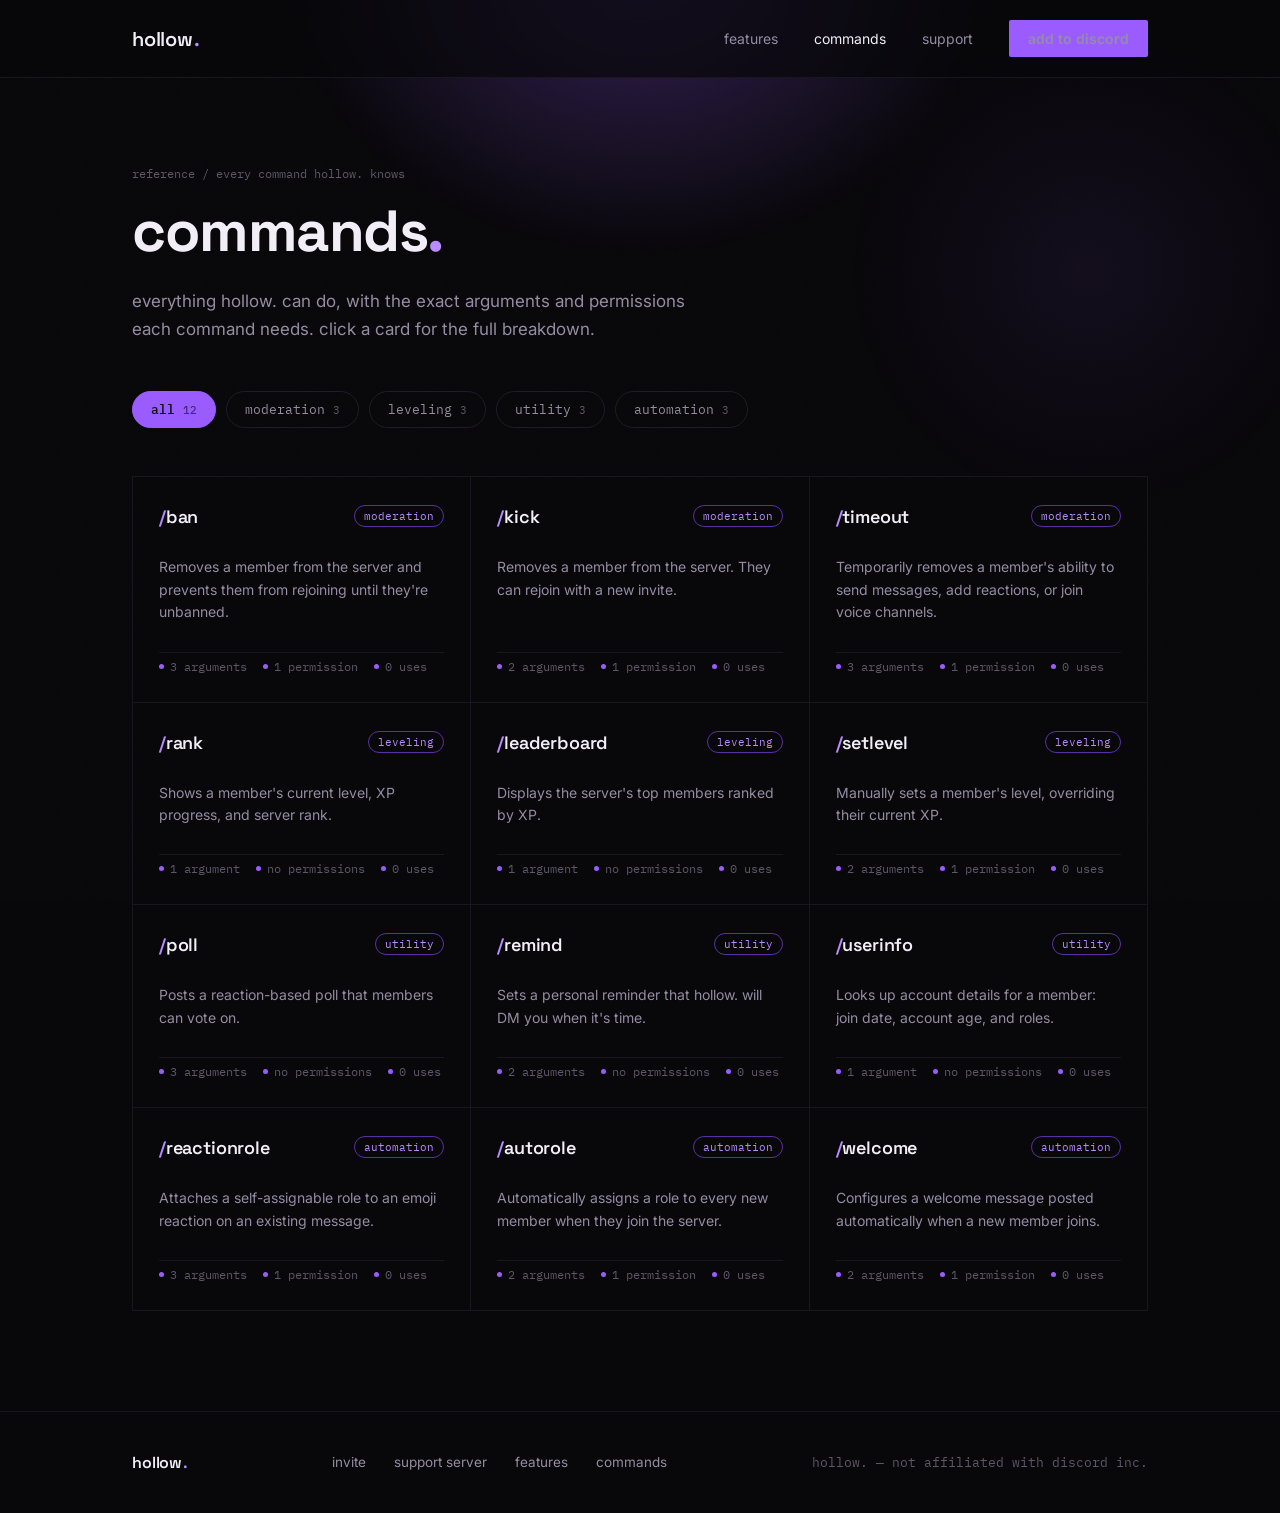
==== commands.html @ fbb31eee "rappppppppppppppp." ====
<!DOCTYPE html>
<html lang="en">
<head>
<meta charset="UTF-8">
<meta name="viewport" content="width=device-width, initial-scale=1, viewport-fit=cover">
<title>commands — hollow.</title>
<link rel="preconnect" href="https://fonts.googleapis.com">
<link rel="preconnect" href="https://fonts.gstatic.com" crossorigin>
<link href="https://fonts.googleapis.com/css2?family=Space+Grotesk:wght@400;500;600;700&family=Inter:wght@400;500;600&family=IBM+Plex+Mono:wght@400;500&display=swap" rel="stylesheet">
<link rel="stylesheet" href="styles.css">
</head>
<body>

<div class="void-field"></div>
<div class="noise"></div>

<header>
  <div class="header-inner">
    <div class="logo"><a href="index.html" style="display:flex;align-items:baseline;gap:1px;">hollow<span class="dot">.</span></a></div>
    <nav class="links" id="navLinks">
      <a href="index.html#features">features</a>
      <a href="commands.html" class="active">commands</a>
      <a href="https://discord.gg/VhfaX9V6KD">support</a>
      <a class="btn btn-primary" href="https://ptb.discord.com/oauth2/authorize?client_id=1447869784937988201">add to discord</a>
    </nav>
    <button class="menu-toggle" id="menuToggle" aria-label="toggle menu">
      <svg viewBox="0 0 24 24" fill="none" stroke="currentColor" stroke-width="1.8"><path d="M3 6h18M3 12h18M3 18h18"/></svg>
    </button>
  </div>
</header>

<main class="wrap">

  <section class="commands-hero">
    <div class="eyebrow">reference / every command hollow. knows</div>
    <h1 class="headline">commands<span class="dot">.</span></h1>
    <p class="sub">everything hollow. can do, with the exact arguments and permissions each command needs. click a card for the full breakdown.</p>
  </section>

  <div class="pill-row" id="pillRow"></div>

  <div class="command-grid" id="commandGrid"></div>

  <div class="empty-state" id="emptyState">no commands found in this category.</div>

</main>

<footer>
  <div class="wrap footer-inner">
    <div class="logo">hollow<span class="dot">.</span></div>
    <div class="footer-links">
      <a href="https://ptb.discord.com/oauth2/authorize?client_id=1447869784937988201">invite</a>
      <a href="https://discord.gg/VhfaX9V6KD">support server</a>
      <a href="index.html#features">features</a>
      <a href="commands.html">commands</a>
    </div>
    <div class="copyright">hollow. — not affiliated with discord inc.</div>
  </div>
</footer>

<!-- detail modal -->
<div class="modal-overlay" id="modalOverlay">
  <div class="modal" id="modal" role="dialog" aria-modal="true">
    <button class="modal-close" id="modalClose" aria-label="close">
      <svg viewBox="0 0 24 24" fill="none" stroke="currentColor" stroke-width="1.8"><path d="M18 6L6 18M6 6l12 12"/></svg>
    </button>
    <div id="modalBody"></div>
  </div>
</div>

<script>
  // ---------- mobile nav ----------
  const menuToggle = document.getElementById('menuToggle');
  const navLinks = document.getElementById('navLinks');
  menuToggle.addEventListener('click', () => navLinks.classList.toggle('open'));
  navLinks.querySelectorAll('a').forEach(a => a.addEventListener('click', () => navLinks.classList.remove('open')));

  // ---------- data loading ----------
  // Tries the live /commands API first (works once deployed on Vercel).
  // Falls back to the static commands.json so the page still works
  // when opened without the serverless function running.
  let allCommands = [];
  let activeCategory = 'all';

  async function loadCommands(){
    try{
      const res = await fetch('/commands');
      if(!res.ok) throw new Error('api unavailable');
      const data = await res.json();
      allCommands = data.commands || [];
    }catch(err){
      const res = await fetch('commands.json');
      const data = await res.json();
      allCommands = data.commands || [];
    }
    buildPills();
    renderCards();
  }

  function buildPills(){
    const categories = ['all', ...new Set(allCommands.map(c => c.category))];
    const pillRow = document.getElementById('pillRow');
    pillRow.innerHTML = categories.map(cat => {
      const count = cat === 'all' ? allCommands.length : allCommands.filter(c => c.category === cat).length;
      return `<button class="pill ${cat === activeCategory ? 'active' : ''}" data-category="${cat}">
        ${cat} <span class="count">${count}</span>
      </button>`;
    }).join('');

    pillRow.querySelectorAll('.pill').forEach(pill => {
      pill.addEventListener('click', () => {
        activeCategory = pill.dataset.category;
        pillRow.querySelectorAll('.pill').forEach(p => p.classList.remove('active'));
        pill.classList.add('active');
        renderCards();
      });
    });
  }

  function renderCards(){
    const grid = document.getElementById('commandGrid');
    const emptyState = document.getElementById('emptyState');
    const filtered = activeCategory === 'all'
      ? allCommands
      : allCommands.filter(c => c.category === activeCategory);

    if(filtered.length === 0){
      grid.style.display = 'none';
      emptyState.style.display = 'block';
      return;
    }
    grid.style.display = 'grid';
    emptyState.style.display = 'none';

    grid.innerHTML = filtered.map((cmd, i) => {
      const usage = typeof cmd.usage_count === 'number' ? cmd.usage_count : null;
      return `
      <div class="command-card" data-index="${allCommands.indexOf(cmd)}">
        <div class="cmd-top">
          <div class="cmd-name"><span class="slash">/</span>${escapeHtml(cmd.name)}</div>
          <div class="category-tag">${escapeHtml(cmd.category)}</div>
        </div>
        <p class="cmd-desc">${escapeHtml(cmd.description)}</p>
        <div class="cmd-meta">
          <span><span class="dot-ind"></span>${cmd.arguments.length} argument${cmd.arguments.length === 1 ? '' : 's'}</span>
          <span><span class="dot-ind"></span>${cmd.permissions.length ? cmd.permissions.length + ' permission' + (cmd.permissions.length === 1 ? '' : 's') : 'no permissions'}</span>
          ${usage !== null ? `<span><span class="dot-ind"></span>${usage.toLocaleString()} uses</span>` : ''}
        </div>
      </div>
    `;
    }).join('');

    grid.querySelectorAll('.command-card').forEach(card => {
      card.addEventListener('click', () => openModal(allCommands[card.dataset.index]));
    });
  }

  function escapeHtml(str){
    const div = document.createElement('div');
    div.textContent = str;
    return div.innerHTML;
  }

  // ---------- modal ----------
  const modalOverlay = document.getElementById('modalOverlay');
  const modalBody = document.getElementById('modalBody');
  const modalClose = document.getElementById('modalClose');

  function openModal(cmd){
    const argsHtml = cmd.arguments.length
      ? cmd.arguments.map(a => `
          <div class="arg-row">
            <div class="arg-info">
              <div class="arg-name">${escapeHtml(a.name)}</div>
              <div class="arg-desc">${escapeHtml(a.description)}</div>
            </div>
            <div class="arg-badge ${a.required ? 'required' : 'optional'}">${a.required ? 'required' : 'optional'}</div>
          </div>
        `).join('')
      : `<div class="no-args">this command takes no arguments.</div>`;

    const permsHtml = cmd.permissions.length
      ? `<div class="perm-list">${cmd.permissions.map(p => `
          <div class="perm-chip">
            <svg viewBox="0 0 24 24" fill="none" stroke="currentColor" stroke-width="2"><path d="M12 2l8 4v6c0 5-3.5 8.5-8 10-4.5-1.5-8-5-8-10V6l8-4z"/></svg>
            ${escapeHtml(p)}
          </div>
        `).join('')}</div>`
      : `<div class="no-args">no special permissions required — anyone can use this.</div>`;

    const usageHtml = typeof cmd.usage_count === 'number'
      ? `<div class="modal-section"><h4>usage</h4><div class="no-args">${cmd.usage_count.toLocaleString()} uses</div></div>`
      : '';

    modalBody.innerHTML = `
      <div class="category-tag">${escapeHtml(cmd.category)}</div>
      <div class="cmd-name"><span class="slash">/</span>${escapeHtml(cmd.name)}</div>
      <p class="cmd-desc">${escapeHtml(cmd.description)}</p>
      ${usageHtml}
      <div class="modal-section">
        <h4>arguments</h4>
        ${argsHtml}
      </div>
      <div class="modal-section">
        <h4>permissions required</h4>
        ${permsHtml}
      </div>
    `;
    modalOverlay.classList.add('open');
    document.body.style.overflow = 'hidden';
  }

  function closeModal(){
    modalOverlay.classList.remove('open');
    document.body.style.overflow = '';
  }

  modalClose.addEventListener('click', closeModal);
  modalOverlay.addEventListener('click', (e) => { if(e.target === modalOverlay) closeModal(); });
  document.addEventListener('keydown', (e) => { if(e.key === 'Escape') closeModal(); });

  loadCommands();
</script>

</body>
</html>
---- styles.css ----
:root{
  --bg: #08070a;
  --bg-soft: #0d0b10;
  --surface: #131019;
  --surface-raised: #17131e;
  --border: #211c29;
  --border-soft: #1a1620;
  --purple: #9b5cff;
  --purple-bright: #b98bff;
  --purple-deep: #5b2ea6;
  --purple-glow: rgba(155,92,255,0.32);
  --text: #f1eef7;
  --text-muted: #948da3;
  --text-faint: #5e5769;
  --radius: 2px;
  box-sizing: border-box;
  padding-top: env(safe-area-inset-top, 0px);
  padding-bottom: env(safe-area-inset-bottom, 0px);
}
*{ box-sizing: border-box; }
html{ scroll-padding-top: env(safe-area-inset-top, 0px); scroll-behavior: smooth; }
html, body{ height: 100%; }
body{
  margin: 0;
  background: var(--bg);
  color: var(--text);
  font-family: 'Inter', sans-serif;
  -webkit-font-smoothing: antialiased;
  overflow-x: hidden;
}
::selection{ background: var(--purple-deep); color: #fff; }

a{ color: inherit; text-decoration: none; }

.noise{
  position: fixed; inset: 0; pointer-events: none; z-index: 1;
  opacity: 0.035; mix-blend-mode: overlay;
  background-image: url("data:image/svg+xml,%3Csvg xmlns='http://www.w3.org/2000/svg' width='120' height='120'%3E%3Cfilter id='n'%3E%3CfeTurbulence type='fractalNoise' baseFrequency='0.9' numOctaves='2' stitchTiles='stitch'/%3E%3C/filter%3E%3Crect width='100%25' height='100%25' filter='url(%23n)'/%3E%3C/svg%3E");
}

.void-field{
  position: fixed; inset: 0; z-index: 0; pointer-events: none;
  background:
    radial-gradient(600px 500px at 50% -5%, var(--purple-glow), transparent 60%),
    radial-gradient(400px 400px at 85% 30%, rgba(155,92,255,0.08), transparent 60%);
}

.wrap{ max-width: 1080px; margin: 0 auto; padding: 0 32px; position: relative; z-index: 2; }

/* ---------- header ---------- */
header{
  position: sticky; top: env(safe-area-inset-top, 0px); z-index: 20;
  background: rgba(8,7,10,0.72);
  backdrop-filter: blur(10px);
  border-bottom: 1px solid var(--border-soft);
}
.header-inner{
  max-width: 1080px; margin: 0 auto; padding: 20px 32px;
  display: flex; align-items: center; justify-content: space-between;
}
.logo{
  font-family: 'Space Grotesk', sans-serif;
  font-size: 20px; font-weight: 600; letter-spacing: -0.01em;
  display: flex; align-items: baseline; gap: 1px;
}
.logo .dot{ color: var(--purple-bright); }
nav.links{ display: flex; align-items: center; gap: 36px; }
nav.links a{
  font-size: 14px; color: var(--text-muted); transition: color .2s ease;
}
nav.links a:hover, nav.links a.active{ color: var(--text); }
.btn{
  display: inline-flex; align-items: center; justify-content: center;
  padding: 11px 22px; font-size: 14px; font-weight: 500;
  border-radius: var(--radius); border: 1px solid transparent;
  transition: transform .15s ease, background .2s ease, border-color .2s ease, box-shadow .2s ease;
  white-space: nowrap;
  cursor: pointer;
}
.btn-primary{
  background: var(--purple);
  color: #0a0710;
  font-weight: 600;
}
.btn-primary:hover{ background: var(--purple-bright); box-shadow: 0 0 0 3px var(--purple-glow); }
.btn-ghost{
  border-color: var(--border);
  color: var(--text);
  background: transparent;
}
.btn-ghost:hover{ border-color: var(--purple-deep); background: rgba(155,92,255,0.06); }
header .btn{ padding: 9px 18px; font-size: 13px; }

.menu-toggle{ display: none; background: none; border: none; color: var(--text); cursor: pointer; padding: 4px; }
.menu-toggle svg{ width: 22px; height: 22px; }

/* ---------- hero ---------- */
.hero{
  padding: 108px 0 88px;
  text-align: center;
  position: relative;
}
.eyebrow{
  font-family: 'IBM Plex Mono', monospace;
  font-size: 12px; color: var(--text-faint);
  margin-bottom: 28px;
}
.avatar-wrap{
  position: relative; width: 108px; height: 108px; margin: 0 auto 40px;
}
.avatar-ring{
  position: absolute; inset: -18px; border-radius: 50%;
  background: radial-gradient(circle, var(--purple-glow), transparent 70%);
  filter: blur(6px);
  animation: pulse 4.5s ease-in-out infinite;
}
@keyframes pulse{
  0%, 100%{ opacity: .55; transform: scale(1); }
  50%{ opacity: .95; transform: scale(1.08); }
}
.avatar{
  position: relative; width: 108px; height: 108px; border-radius: 50%;
  object-fit: cover; display: block;
  border: 1px solid rgba(155,92,255,0.4);
}

h1.headline{
  font-family: 'Space Grotesk', sans-serif;
  font-weight: 700;
  font-size: clamp(38px, 6.4vw, 74px);
  line-height: 1.04;
  letter-spacing: -0.025em;
  margin: 0 0 26px;
}
h1.headline .dot{ color: var(--purple-bright); }

.sub{
  max-width: 520px; margin: 0 auto 44px;
  color: var(--text-muted);
  font-size: 17px; line-height: 1.65;
}

.cta-row{ display: flex; justify-content: center; gap: 14px; flex-wrap: wrap; }
.cta-row .btn{ padding: 14px 28px; font-size: 15px; }

/* ---------- divider ---------- */
.hairline{ border: none; border-top: 1px solid var(--border-soft); margin: 0; }

/* ---------- sections ---------- */
.section{ padding: 96px 0; }
.section-head{ margin-bottom: 56px; max-width: 560px; }
.section-label{
  font-family: 'IBM Plex Mono', monospace;
  font-size: 12px; color: var(--purple-bright); margin-bottom: 14px;
}
.section-title{
  font-family: 'Space Grotesk', sans-serif;
  font-size: clamp(26px, 3.4vw, 36px);
  font-weight: 600; letter-spacing: -0.015em;
  line-height: 1.2; margin: 0;
}

.feature-grid{
  display: grid;
  grid-template-columns: repeat(2, 1fr);
  border-top: 1px solid var(--border-soft);
  border-left: 1px solid var(--border-soft);
}
.feature{
  padding: 40px 44px 40px 0;
  margin-left: 44px;
  border-right: 1px solid var(--border-soft);
  border-bottom: 1px solid var(--border-soft);
  position: relative;
}
.feature:nth-child(2n){ border-right: none; }
.feature::before{
  content: '';
  position: absolute; left: -1px; top: 40px;
  width: 7px; height: 7px; background: var(--purple);
  box-shadow: 0 0 12px 1px var(--purple-glow);
}
.feature h3{
  font-family: 'Space Grotesk', sans-serif;
  font-size: 19px; font-weight: 600; margin: 0 0 12px;
  letter-spacing: -0.01em;
}
.feature p{
  font-size: 14.5px; color: var(--text-muted); line-height: 1.65; margin: 0;
  max-width: 380px;
}

/* ---------- fill-the-silence band ---------- */
.band{
  padding: 100px 0;
  border-top: 1px solid var(--border-soft);
  border-bottom: 1px solid var(--border-soft);
  background: linear-gradient(180deg, rgba(155,92,255,0.03), transparent 60%);
  text-align: center;
}
.band-quote{
  font-family: 'Space Grotesk', sans-serif;
  font-size: clamp(22px, 3vw, 32px);
  font-weight: 500;
  line-height: 1.45;
  max-width: 720px;
  margin: 0 auto;
  letter-spacing: -0.01em;
  color: var(--text);
}
.band-quote span{ color: var(--text-faint); }

/* ---------- final cta ---------- */
.final-cta{ padding: 110px 0 100px; text-align: center; }
.final-cta h2{
  font-family: 'Space Grotesk', sans-serif;
  font-size: clamp(30px, 4.6vw, 50px);
  font-weight: 700; letter-spacing: -0.02em;
  margin: 0 0 18px;
}
.final-cta h2 .dot{ color: var(--purple-bright); }
.final-cta p{ color: var(--text-muted); font-size: 16px; margin: 0 0 40px; }

/* ---------- footer ---------- */
footer{ border-top: 1px solid var(--border-soft); padding: 40px 0; }
.footer-inner{
  display: flex; align-items: center; justify-content: space-between;
  flex-wrap: wrap; gap: 20px;
}
.footer-inner .logo{ font-size: 16px; }
.footer-links{ display: flex; gap: 28px; }
.footer-links a{ font-size: 13.5px; color: var(--text-muted); transition: color .2s ease; }
.footer-links a:hover{ color: var(--text); }
.copyright{ font-size: 12.5px; color: var(--text-faint); font-family: 'IBM Plex Mono', monospace; }

/* ================================================================
   COMMANDS PAGE
   ================================================================ */

.commands-hero{ padding: 88px 0 48px; text-align: left; }
.commands-hero .eyebrow{ margin-bottom: 20px; }
.commands-hero h1.headline{
  font-size: clamp(34px, 5.2vw, 58px);
  text-align: left;
}
.commands-hero .sub{ margin: 0; text-align: left; max-width: 560px; }

/* pill category sorter */
.pill-row{
  display: flex; flex-wrap: wrap; gap: 10px;
  padding: 0 0 48px;
}
.pill{
  font-family: 'IBM Plex Mono', monospace;
  font-size: 13px;
  padding: 9px 18px;
  border-radius: 999px;
  border: 1px solid var(--border);
  background: transparent;
  color: var(--text-muted);
  cursor: pointer;
  transition: all .18s ease;
  display: inline-flex; align-items: center; gap: 8px;
}
.pill .count{
  font-size: 11px; color: var(--text-faint);
}
.pill:hover{ border-color: var(--purple-deep); color: var(--text); }
.pill.active{
  background: var(--purple);
  border-color: var(--purple);
  color: #0a0710;
  font-weight: 500;
}
.pill.active .count{ color: rgba(10,7,16,0.6); }

/* command cards */
.command-grid{
  display: grid;
  grid-template-columns: repeat(3, 1fr);
  gap: 1px;
  background: var(--border-soft);
  border: 1px solid var(--border-soft);
  margin-bottom: 100px;
}
.command-card{
  background: var(--bg);
  padding: 28px 26px;
  cursor: pointer;
  transition: background .18s ease;
  display: flex; flex-direction: column; gap: 14px;
  text-align: left;
}
.command-card:hover{ background: var(--bg-soft); }
.command-card .cmd-top{
  display: flex; align-items: flex-start; justify-content: space-between; gap: 10px;
}
.command-card .cmd-name{
  font-family: 'Space Grotesk', sans-serif;
  font-size: 18px; font-weight: 600; color: var(--text);
  letter-spacing: -0.01em;
}
.command-card .cmd-name .slash{ color: var(--purple-bright); }
.category-tag{
  font-family: 'IBM Plex Mono', monospace;
  font-size: 10.5px; text-transform: lowercase;
  color: var(--purple-bright);
  border: 1px solid var(--purple-deep);
  padding: 3px 9px; border-radius: 999px;
  white-space: nowrap;
}
.command-card .cmd-desc{
  font-size: 14px; color: var(--text-muted); line-height: 1.6;
  flex-grow: 1;
}
.cmd-meta{
  display: flex; gap: 16px; padding-top: 6px;
  border-top: 1px solid var(--border-soft);
  font-family: 'IBM Plex Mono', monospace;
  font-size: 11.5px; color: var(--text-faint);
}
.cmd-meta span{ display: flex; align-items: center; gap: 6px; }
.cmd-meta .dot-ind{ width: 5px; height: 5px; border-radius: 50%; background: var(--purple); flex-shrink: 0; }

.empty-state{
  padding: 80px 0; text-align: center; color: var(--text-faint);
  font-family: 'IBM Plex Mono', monospace; font-size: 14px;
  display: none;
}

/* modal */
.modal-overlay{
  position: fixed; inset: 0; z-index: 100;
  background: rgba(5,4,7,0.78);
  backdrop-filter: blur(4px);
  display: flex; align-items: center; justify-content: center;
  padding: 24px;
  opacity: 0; pointer-events: none;
  transition: opacity .2s ease;
}
.modal-overlay.open{ opacity: 1; pointer-events: auto; }
.modal{
  background: var(--surface-raised);
  border: 1px solid var(--border);
  max-width: 560px; width: 100%;
  max-height: 84vh; overflow-y: auto;
  padding: 40px;
  position: relative;
  transform: translateY(12px);
  transition: transform .2s ease;
}
.modal-overlay.open .modal{ transform: translateY(0); }
.modal-close{
  position: absolute; top: 20px; right: 20px;
  background: none; border: none; color: var(--text-faint);
  cursor: pointer; padding: 6px;
  transition: color .15s ease;
}
.modal-close:hover{ color: var(--text); }
.modal-close svg{ width: 20px; height: 20px; }
.modal .cmd-name{
  font-family: 'Space Grotesk', sans-serif;
  font-size: 28px; font-weight: 700; margin: 0 0 6px;
  padding-right: 30px;
}
.modal .cmd-name .slash{ color: var(--purple-bright); }
.modal .category-tag{ margin-bottom: 20px; display: inline-block; }
.modal .cmd-desc{ font-size: 15px; color: var(--text-muted); line-height: 1.7; margin: 0 0 32px; }

.modal-section{ margin-bottom: 28px; }
.modal-section:last-child{ margin-bottom: 0; }
.modal-section h4{
  font-family: 'IBM Plex Mono', monospace;
  font-size: 11.5px; color: var(--purple-bright);
  margin: 0 0 14px; letter-spacing: 0.02em;
}
.arg-row{
  display: flex; align-items: baseline; justify-content: space-between;
  gap: 12px; padding: 12px 0; border-top: 1px solid var(--border-soft);
}
.arg-row:first-of-type{ border-top: none; padding-top: 0; }
.arg-info{ display: flex; flex-direction: column; gap: 4px; }
.arg-name{ font-family: 'IBM Plex Mono', monospace; font-size: 13.5px; color: var(--text); }
.arg-desc{ font-size: 13px; color: var(--text-muted); line-height: 1.5; max-width: 360px; }
.arg-badge{
  font-family: 'IBM Plex Mono', monospace; font-size: 10.5px;
  padding: 3px 9px; border-radius: 999px; white-space: nowrap; flex-shrink: 0;
}
.arg-badge.required{ background: rgba(155,92,255,0.14); color: var(--purple-bright); border: 1px solid var(--purple-deep); }
.arg-badge.optional{ background: transparent; color: var(--text-faint); border: 1px solid var(--border); }

.perm-list{ display: flex; flex-wrap: wrap; gap: 8px; }
.perm-chip{
  font-size: 13px; color: var(--text);
  background: var(--bg-soft); border: 1px solid var(--border);
  padding: 6px 12px; border-radius: var(--radius);
  display: flex; align-items: center; gap: 7px;
}
.perm-chip svg{ width: 13px; height: 13px; color: var(--text-faint); flex-shrink: 0; }
.no-args{ font-size: 13.5px; color: var(--text-faint); }

@media (max-width: 900px){
  .command-grid{ grid-template-columns: repeat(2, 1fr); }
}

@media (max-width: 760px){
  .header-inner{ padding: 16px 20px; }
  nav.links{
    position: fixed; top: 0; right: 0; height: 100%; width: 74%; max-width: 300px;
    background: var(--bg-soft); border-left: 1px solid var(--border);
    flex-direction: column; align-items: flex-start; justify-content: flex-start;
    gap: 24px; padding: 90px 28px 28px;
    transform: translateX(100%); transition: transform .3s ease;
  }
  nav.links.open{ transform: translateX(0); }
  nav.links a{ font-size: 16px; }
  .menu-toggle{ display: block; }
  header .btn-primary.desktop-only{ display: none; }
  .wrap{ padding: 0 20px; }
  .hero{ padding: 72px 0 64px; }
  .feature-grid{ grid-template-columns: 1fr; }
  .feature{ margin-left: 24px; padding-right: 20px; }
  .footer-inner{ flex-direction: column; align-items: flex-start; }
  .command-grid{ grid-template-columns: 1fr; }
  .commands-hero{ padding: 56px 0 36px; }
}

@media (prefers-reduced-motion: reduce){
  .avatar-ring{ animation: none; }
  html{ scroll-behavior: auto; }
}
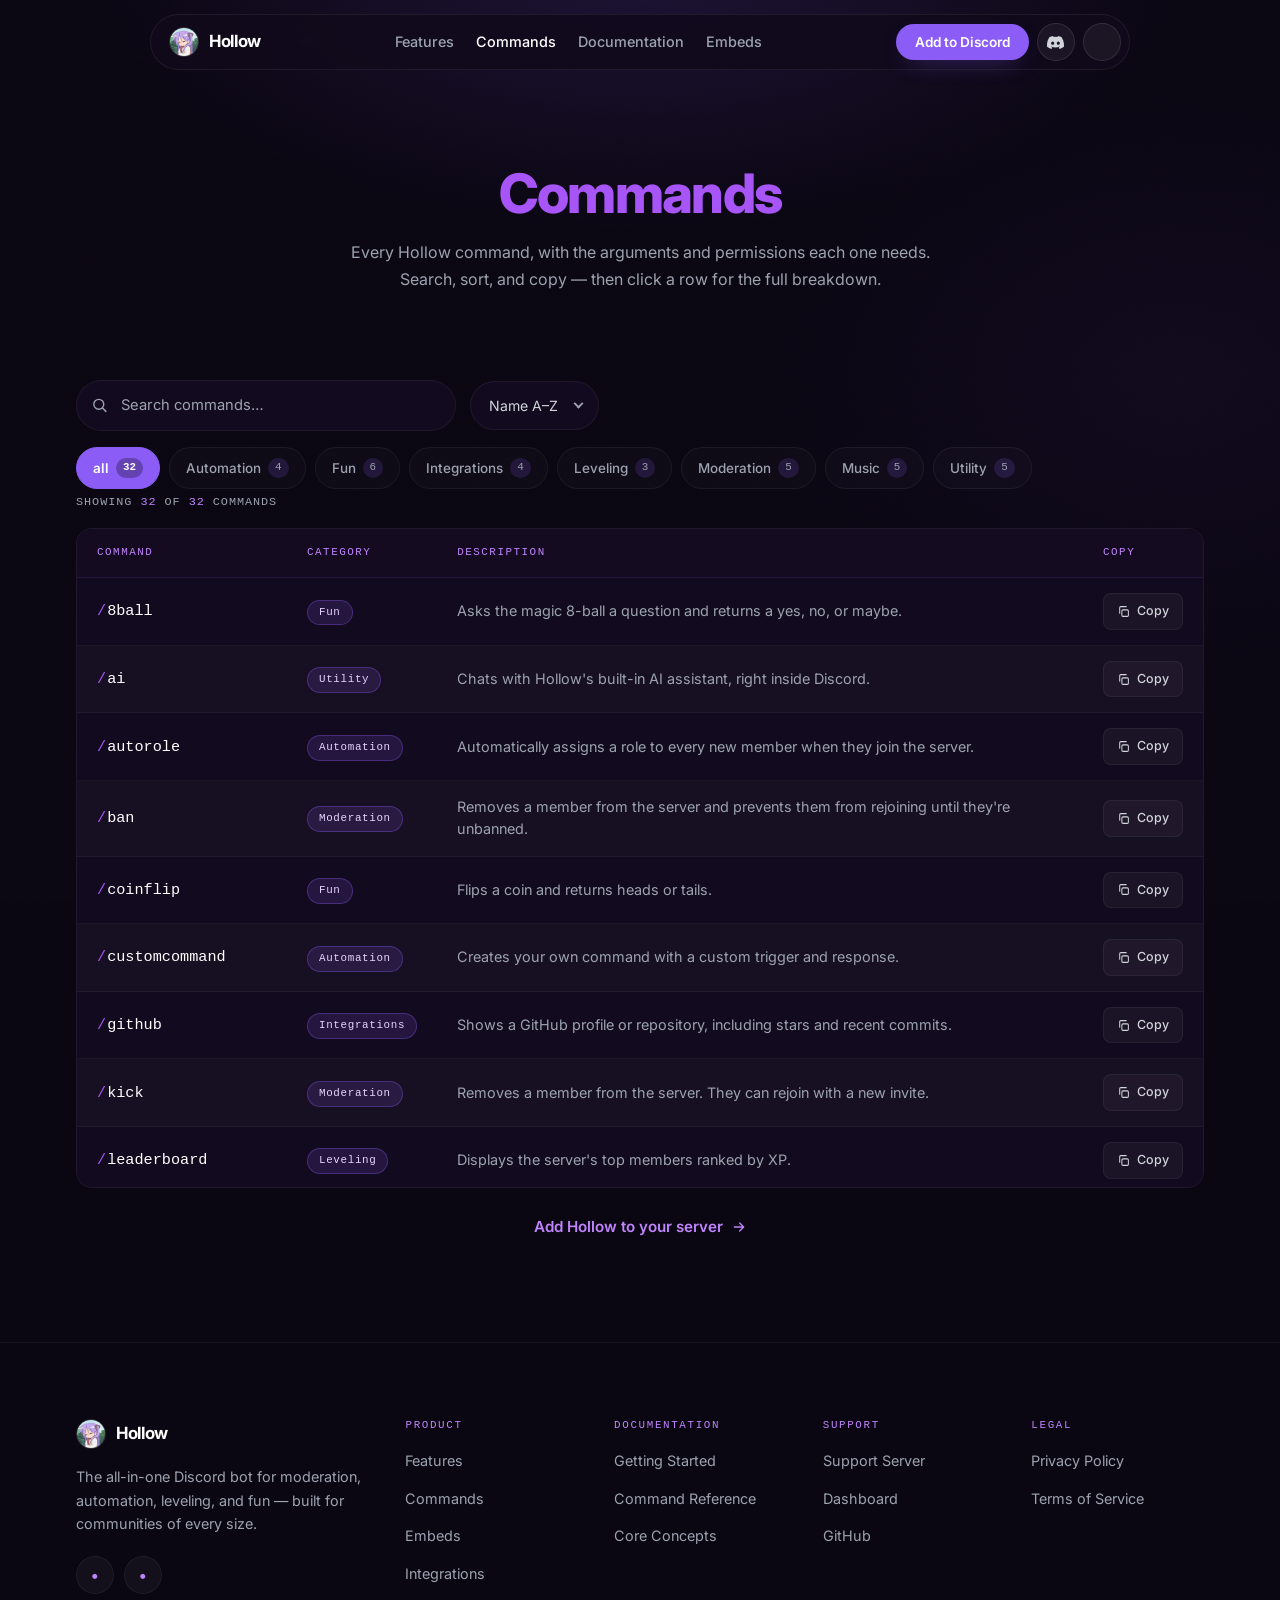
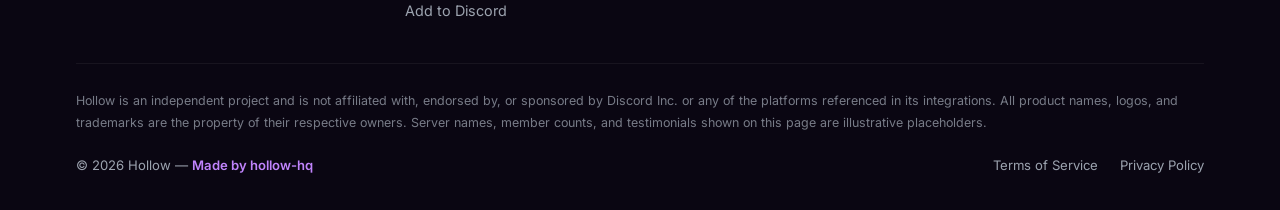
==== commit cf98035a: "Add embed builder and docs layout, trim integrations to the five we use, strip comments" ====
--- a/commands.html
+++ b/commands.html
@@ -3,224 +3,200 @@
 <head>
 <meta charset="UTF-8">
 <meta name="viewport" content="width=device-width, initial-scale=1, viewport-fit=cover">
-<title>commands — hollow.</title>
+<title>Commands — Hollow</title>
+<meta name="description" content="Every Hollow command, with its category, description, arguments and required permissions. Search, filter, and copy instantly.">
+<meta name="theme-color" content="#0a0612">
+<link rel="icon" type="image/png" href="assets/favicon.png">
+<link rel="apple-touch-icon" href="assets/apple-touch-icon.png">
 <link rel="preconnect" href="https://fonts.googleapis.com">
 <link rel="preconnect" href="https://fonts.gstatic.com" crossorigin>
-<link href="https://fonts.googleapis.com/css2?family=Space+Grotesk:wght@400;500;600;700&family=Inter:wght@400;500;600&family=IBM+Plex+Mono:wght@400;500&display=swap" rel="stylesheet">
+<link href="https://fonts.googleapis.com/css2?family=Inter:ital,wght@0,400;0,500;0,600;0,700;0,800;1,400;1,500;1,600;1,700&display=swap" rel="stylesheet">
 <link rel="stylesheet" href="styles.css">
+<script>document.documentElement.classList.add('js');</script>
 </head>
 <body>
 
-<div class="void-field"></div>
-<div class="noise"></div>
-
-<header>
-  <div class="header-inner">
-    <div class="logo"><a href="index.html" style="display:flex;align-items:baseline;gap:1px;">hollow<span class="dot">.</span></a></div>
-    <nav class="links" id="navLinks">
-      <a href="index.html#features">features</a>
-      <a href="commands.html" class="active">commands</a>
-      <a href="https://discord.gg/VhfaX9V6KD">support</a>
-      <a class="btn btn-primary" href="https://ptb.discord.com/oauth2/authorize?client_id=1447869784937988201">add to discord</a>
+<a class="skip-link" href="#main">Skip to content</a>
+
+<div class="bg-glow" aria-hidden="true"></div>
+<div class="noise" aria-hidden="true"></div>
+
+<header class="nav" id="nav">
+  <div class="nav-capsule">
+    <a class="brand" href="index.html" aria-label="Hollow home">
+      <img class="brand-mark" src="assets/logo.png" alt="Hollow logo" width="30" height="30">
+      <span class="brand-name">Hollow</span>
+    </a>
+
+    <nav class="nav-links" id="navLinks" aria-label="Primary navigation">
+      <a href="index.html#features">Features</a>
+      <a href="commands.html">Commands</a>
+      <a href="docs.html">Documentation</a>
+      <a href="embeds.html">Embeds</a>
     </nav>
-    <button class="menu-toggle" id="menuToggle" aria-label="toggle menu">
-      <svg viewBox="0 0 24 24" fill="none" stroke="currentColor" stroke-width="1.8"><path d="M3 6h18M3 12h18M3 18h18"/></svg>
-    </button>
+
+    <div class="nav-actions">
+      <a class="btn btn-primary btn-sm" href="https://discord.com/oauth2/authorize?client_id=1447869784937988201">Add to Discord</a>
+      <a class="icon-btn" href="https://discord.gg/mScRXVGQ8U" aria-label="Join the Hollow Discord">
+        <svg viewBox="0 0 24 24" fill="currentColor" aria-hidden="true"><path d="M20.317 4.37a19.79 19.79 0 00-4.885-1.515.074.074 0 00-.079.037c-.21.375-.444.865-.608 1.25a18.27 18.27 0 00-5.487 0 12.64 12.64 0 00-.617-1.25.077.077 0 00-.079-.037A19.74 19.74 0 003.677 4.37a.07.07 0 00-.032.028C.533 9.046-.32 13.58.099 18.058a.082.082 0 00.031.056 19.9 19.9 0 005.993 3.03.078.078 0 00.084-.028 14.09 14.09 0 001.226-1.994.076.076 0 00-.042-.106 13.11 13.11 0 01-1.872-.892.077.077 0 01-.008-.128 10.2 10.2 0 00.372-.292.074.074 0 01.077-.01c3.928 1.793 8.18 1.793 12.061 0a.074.074 0 01.078.01c.12.098.246.198.373.292a.077.077 0 01-.006.127 12.299 12.299 0 01-1.873.892.077.077 0 00-.041.107c.36.698.772 1.362 1.225 1.993a.076.076 0 00.084.028 19.839 19.839 0 006.002-3.03.077.077 0 00.032-.055c.5-5.177-.838-9.674-3.549-13.66a.061.061 0 00-.031-.029zM8.02 15.331c-1.183 0-2.157-1.086-2.157-2.419s.956-2.419 2.157-2.419c1.211 0 2.176 1.095 2.157 2.42 0 1.332-.956 2.418-2.157 2.418zm7.975 0c-1.183 0-2.157-1.086-2.157-2.419s.955-2.419 2.157-2.419c1.21 0 2.176 1.095 2.157 2.42 0 1.332-.946 2.418-2.157 2.418z"/></svg>
+      </a>
+      <a class="icon-btn" href="https://github.com/hollow-hq/hollow" aria-label="Hollow on GitHub">
+        <img src="https://cdn.simpleicons.org/github/ffffff" alt="" width="17" height="17">
+      </a>
+      <button class="nav-toggle" id="navToggle" aria-label="Open menu" aria-expanded="false" aria-controls="navLinks">
+        <svg class="icon-menu" viewBox="0 0 24 24" fill="none" stroke="currentColor" stroke-width="1.9" stroke-linecap="round"><path d="M3 6h18M3 12h18M3 18h18"/></svg>
+        <svg class="icon-close" viewBox="0 0 24 24" fill="none" stroke="currentColor" stroke-width="1.9" stroke-linecap="round"><path d="M18 6L6 18M6 6l12 12"/></svg>
+      </button>
+    </div>
   </div>
 </header>
-
-<main class="wrap">
-
-  <section class="commands-hero">
-    <div class="eyebrow">reference / every command hollow. knows</div>
-    <h1 class="headline">commands<span class="dot">.</span></h1>
-    <p class="sub">everything hollow. can do, with the exact arguments and permissions each command needs. click a card for the full breakdown.</p>
+<div class="nav-backdrop" id="navBackdrop" aria-hidden="true"></div>
+
+<main id="main">
+
+  <section class="page-hero">
+    <div class="container">
+      <h1 class="reveal"><span class="accent">Commands</span></h1>
+      <p class="reveal" style="--d:.06s">Every Hollow command, with the arguments and permissions each one needs. Search, sort, and copy — then click a row for the full breakdown.</p>
+    </div>
   </section>
 
-  <div class="pill-row" id="pillRow"></div>
-
-  <div class="command-grid" id="commandGrid"></div>
-
-  <div class="empty-state" id="emptyState">no commands found in this category.</div>
+  <section class="section" style="padding-top: clamp(24px, 3vw, 40px);">
+    <div class="container">
+
+      <div class="cmd-controls reveal">
+        <div class="search-field">
+          <svg viewBox="0 0 24 24" fill="none" stroke="currentColor" stroke-width="2" stroke-linecap="round" aria-hidden="true"><circle cx="11" cy="11" r="7"/><path d="M21 21l-4.3-4.3"/></svg>
+          <label class="sr-only" for="commandSearch">Search commands</label>
+          <input id="commandSearch" type="search" placeholder="Search commands…" autocomplete="off">
+        </div>
+
+        <div class="sort-select">
+          <label class="sr-only" for="sortSelect">Sort commands</label>
+          <select id="sortSelect">
+            <option value="az" selected>Name A–Z</option>
+            <option value="za">Name Z–A</option>
+            <option value="category">Category</option>
+          </select>
+        </div>
+      </div>
+
+      <div class="pill-row reveal" id="pillRow" style="--d:.06s"></div>
+
+      <p class="result-meta" id="resultMeta" aria-live="polite"></p>
+
+      <div class="table-wrap tall reveal" style="--d:.1s">
+        <table class="cmd-table" id="commandTable">
+          <thead>
+            <tr>
+              <th scope="col">Command</th>
+              <th scope="col">Category</th>
+              <th scope="col">Description</th>
+              <th scope="col" class="col-copy">Copy</th>
+            </tr>
+          </thead>
+          <tbody id="commandBody"></tbody>
+        </table>
+      </div>
+
+      <div class="empty-state" id="emptyState">No commands match that search.</div>
+
+      <div class="table-foot">
+        <a class="link-arrow" href="https://discord.com/oauth2/authorize?client_id=1447869784937988201">
+          Add Hollow to your server
+          <svg viewBox="0 0 24 24" fill="none" stroke="currentColor" stroke-width="2" stroke-linecap="round" stroke-linejoin="round" aria-hidden="true"><path d="M5 12h14M13 6l6 6-6 6"/></svg>
+        </a>
+      </div>
+    </div>
+  </section>
 
 </main>
 
 <footer>
-  <div class="wrap footer-inner">
-    <div class="logo">hollow<span class="dot">.</span></div>
-    <div class="footer-links">
-      <a href="https://ptb.discord.com/oauth2/authorize?client_id=1447869784937988201">invite</a>
-      <a href="https://discord.gg/VhfaX9V6KD">support server</a>
-      <a href="index.html#features">features</a>
-      <a href="commands.html">commands</a>
-    </div>
-    <div class="copyright">hollow. — not affiliated with discord inc.</div>
+  <div class="container">
+    <div class="footer-grid">
+      <div class="footer-brand">
+        <a class="brand" href="index.html" aria-label="Hollow home">
+          <img class="brand-mark" src="assets/logo.png" alt="Hollow logo" width="30" height="30">
+          <span class="brand-name">Hollow</span>
+        </a>
+        <p>The all-in-one Discord bot for moderation, automation, leveling, and fun — built for communities of every size.</p>
+        <div class="socials">
+          <a class="social-btn" href="https://discord.gg/mScRXVGQ8U" aria-label="Hollow on Discord">
+            <img src="https://cdn.simpleicons.org/discord/ffffff" alt="" width="17" height="17" loading="lazy">
+          </a>
+          <a class="social-btn" href="https://github.com/hollow-hq/hollow" aria-label="Hollow on GitHub">
+            <img src="https://cdn.simpleicons.org/github/ffffff" alt="" width="17" height="17" loading="lazy">
+          </a>
+        </div>
+      </div>
+
+      <div class="footer-col">
+        <h4>Product</h4>
+        <ul>
+          <li><a href="index.html#features">Features</a></li>
+          <li><a href="commands.html">Commands</a></li>
+          <li><a href="embeds.html">Embeds</a></li>
+          <li><a href="index.html#integrations">Integrations</a></li>
+          <li><a href="https://discord.com/oauth2/authorize?client_id=1447869784937988201">Add to Discord</a></li>
+        </ul>
+      </div>
+
+      <div class="footer-col">
+        <h4>Documentation</h4>
+        <ul>
+          <li><a href="docs.html">Getting Started</a></li>
+          <li><a href="commands.html">Command Reference</a></li>
+          <li><a href="docs.html#concepts">Core Concepts</a></li>
+        </ul>
+      </div>
+
+      <div class="footer-col">
+        <h4>Support</h4>
+        <ul>
+          <li><a href="https://discord.gg/mScRXVGQ8U">Support Server</a></li>
+          <!-- Replace with the real dashboard URL when available -->
+          <li><a href="https://discord.gg/mScRXVGQ8U">Dashboard</a></li>
+          <li><a href="https://github.com/hollow-hq/hollow">GitHub</a></li>
+        </ul>
+      </div>
+
+      <div class="footer-col">
+        <h4>Legal</h4>
+        <ul>
+          <li><a href="privacy.html">Privacy Policy</a></li>
+          <li><a href="terms.html">Terms of Service</a></li>
+        </ul>
+      </div>
+    </div>
+
+    <p class="footer-disclaimer">
+      Hollow is an independent project and is not affiliated with, endorsed by, or sponsored by Discord Inc. or any of the
+      platforms referenced in its integrations. All product names, logos, and trademarks are the property of their respective
+      owners. Server names, member counts, and testimonials shown on this page are illustrative placeholders.
+    </p>
+
+    <div class="footer-bottom">
+      <p class="credit">© 2026 Hollow — <strong>Made by hollow-hq</strong></p>
+      <div class="footer-legal">
+        <a href="terms.html">Terms of Service</a>
+        <a href="privacy.html">Privacy Policy</a>
+      </div>
+    </div>
   </div>
 </footer>
 
-<!-- detail modal -->
 <div class="modal-overlay" id="modalOverlay">
-  <div class="modal" id="modal" role="dialog" aria-modal="true">
-    <button class="modal-close" id="modalClose" aria-label="close">
-      <svg viewBox="0 0 24 24" fill="none" stroke="currentColor" stroke-width="1.8"><path d="M18 6L6 18M6 6l12 12"/></svg>
+  <div class="modal" id="modal" role="dialog" aria-modal="true" aria-labelledby="modalTitle">
+    <button class="modal-close" id="modalClose" aria-label="Close command details">
+      <svg viewBox="0 0 24 24" fill="none" stroke="currentColor" stroke-width="1.9" stroke-linecap="round"><path d="M18 6L6 18M6 6l12 12"/></svg>
     </button>
     <div id="modalBody"></div>
   </div>
 </div>
 
-<script>
-  // ---------- mobile nav ----------
-  const menuToggle = document.getElementById('menuToggle');
-  const navLinks = document.getElementById('navLinks');
-  menuToggle.addEventListener('click', () => navLinks.classList.toggle('open'));
-  navLinks.querySelectorAll('a').forEach(a => a.addEventListener('click', () => navLinks.classList.remove('open')));
-
-  // ---------- data loading ----------
-  // Tries the live /commands API first (works once deployed on Vercel).
-  // Falls back to the static commands.json so the page still works
-  // when opened without the serverless function running.
-  let allCommands = [];
-  let activeCategory = 'all';
-
-  async function loadCommands(){
-    try{
-      const res = await fetch('/commands');
-      if(!res.ok) throw new Error('api unavailable');
-      const data = await res.json();
-      allCommands = data.commands || [];
-    }catch(err){
-      const res = await fetch('commands.json');
-      const data = await res.json();
-      allCommands = data.commands || [];
-    }
-    buildPills();
-    renderCards();
-  }
-
-  function buildPills(){
-    const categories = ['all', ...new Set(allCommands.map(c => c.category))];
-    const pillRow = document.getElementById('pillRow');
-    pillRow.innerHTML = categories.map(cat => {
-      const count = cat === 'all' ? allCommands.length : allCommands.filter(c => c.category === cat).length;
-      return `<button class="pill ${cat === activeCategory ? 'active' : ''}" data-category="${cat}">
-        ${cat} <span class="count">${count}</span>
-      </button>`;
-    }).join('');
-
-    pillRow.querySelectorAll('.pill').forEach(pill => {
-      pill.addEventListener('click', () => {
-        activeCategory = pill.dataset.category;
-        pillRow.querySelectorAll('.pill').forEach(p => p.classList.remove('active'));
-        pill.classList.add('active');
-        renderCards();
-      });
-    });
-  }
-
-  function renderCards(){
-    const grid = document.getElementById('commandGrid');
-    const emptyState = document.getElementById('emptyState');
-    const filtered = activeCategory === 'all'
-      ? allCommands
-      : allCommands.filter(c => c.category === activeCategory);
-
-    if(filtered.length === 0){
-      grid.style.display = 'none';
-      emptyState.style.display = 'block';
-      return;
-    }
-    grid.style.display = 'grid';
-    emptyState.style.display = 'none';
-
-    grid.innerHTML = filtered.map((cmd, i) => {
-      const usage = typeof cmd.usage_count === 'number' ? cmd.usage_count : null;
-      return `
-      <div class="command-card" data-index="${allCommands.indexOf(cmd)}">
-        <div class="cmd-top">
-          <div class="cmd-name"><span class="slash">/</span>${escapeHtml(cmd.name)}</div>
-          <div class="category-tag">${escapeHtml(cmd.category)}</div>
-        </div>
-        <p class="cmd-desc">${escapeHtml(cmd.description)}</p>
-        <div class="cmd-meta">
-          <span><span class="dot-ind"></span>${cmd.arguments.length} argument${cmd.arguments.length === 1 ? '' : 's'}</span>
-          <span><span class="dot-ind"></span>${cmd.permissions.length ? cmd.permissions.length + ' permission' + (cmd.permissions.length === 1 ? '' : 's') : 'no permissions'}</span>
-          ${usage !== null ? `<span><span class="dot-ind"></span>${usage.toLocaleString()} uses</span>` : ''}
-        </div>
-      </div>
-    `;
-    }).join('');
-
-    grid.querySelectorAll('.command-card').forEach(card => {
-      card.addEventListener('click', () => openModal(allCommands[card.dataset.index]));
-    });
-  }
-
-  function escapeHtml(str){
-    const div = document.createElement('div');
-    div.textContent = str;
-    return div.innerHTML;
-  }
-
-  // ---------- modal ----------
-  const modalOverlay = document.getElementById('modalOverlay');
-  const modalBody = document.getElementById('modalBody');
-  const modalClose = document.getElementById('modalClose');
-
-  function openModal(cmd){
-    const argsHtml = cmd.arguments.length
-      ? cmd.arguments.map(a => `
-          <div class="arg-row">
-            <div class="arg-info">
-              <div class="arg-name">${escapeHtml(a.name)}</div>
-              <div class="arg-desc">${escapeHtml(a.description)}</div>
-            </div>
-            <div class="arg-badge ${a.required ? 'required' : 'optional'}">${a.required ? 'required' : 'optional'}</div>
-          </div>
-        `).join('')
-      : `<div class="no-args">this command takes no arguments.</div>`;
-
-    const permsHtml = cmd.permissions.length
-      ? `<div class="perm-list">${cmd.permissions.map(p => `
-          <div class="perm-chip">
-            <svg viewBox="0 0 24 24" fill="none" stroke="currentColor" stroke-width="2"><path d="M12 2l8 4v6c0 5-3.5 8.5-8 10-4.5-1.5-8-5-8-10V6l8-4z"/></svg>
-            ${escapeHtml(p)}
-          </div>
-        `).join('')}</div>`
-      : `<div class="no-args">no special permissions required — anyone can use this.</div>`;
-
-    const usageHtml = typeof cmd.usage_count === 'number'
-      ? `<div class="modal-section"><h4>usage</h4><div class="no-args">${cmd.usage_count.toLocaleString()} uses</div></div>`
-      : '';
-
-    modalBody.innerHTML = `
-      <div class="category-tag">${escapeHtml(cmd.category)}</div>
-      <div class="cmd-name"><span class="slash">/</span>${escapeHtml(cmd.name)}</div>
-      <p class="cmd-desc">${escapeHtml(cmd.description)}</p>
-      ${usageHtml}
-      <div class="modal-section">
-        <h4>arguments</h4>
-        ${argsHtml}
-      </div>
-      <div class="modal-section">
-        <h4>permissions required</h4>
-        ${permsHtml}
-      </div>
-    `;
-    modalOverlay.classList.add('open');
-    document.body.style.overflow = 'hidden';
-  }
-
-  function closeModal(){
-    modalOverlay.classList.remove('open');
-    document.body.style.overflow = '';
-  }
-
-  modalClose.addEventListener('click', closeModal);
-  modalOverlay.addEventListener('click', (e) => { if(e.target === modalOverlay) closeModal(); });
-  document.addEventListener('keydown', (e) => { if(e.key === 'Escape') closeModal(); });
-
-  loadCommands();
-</script>
+<script src="main.js" defer></script>
+<script src="commands.js" defer></script>
 
 </body>
 </html>
--- a/styles.css
+++ b/styles.css
@@ -1,431 +1,1576 @@
+
+
 :root{
-  --bg: #08070a;
-  --bg-soft: #0d0b10;
-  --surface: #131019;
-  --surface-raised: #17131e;
-  --border: #211c29;
-  --border-soft: #1a1620;
-  --purple: #9b5cff;
-  --purple-bright: #b98bff;
-  --purple-deep: #5b2ea6;
-  --purple-glow: rgba(155,92,255,0.32);
-  --text: #f1eef7;
-  --text-muted: #948da3;
-  --text-faint: #5e5769;
-  --radius: 2px;
-  box-sizing: border-box;
-  padding-top: env(safe-area-inset-top, 0px);
-  padding-bottom: env(safe-area-inset-bottom, 0px);
-}
-*{ box-sizing: border-box; }
-html{ scroll-padding-top: env(safe-area-inset-top, 0px); scroll-behavior: smooth; }
-html, body{ height: 100%; }
+  --bg: #0a0612;
+  --bg-2: #0d0818;
+  --surface: #140a24;
+  --surface-2: #120a1e;
+  --card-solid: #140b21;
+
+  --line: rgba(139, 92, 246, 0.14);
+  --line-soft: rgba(255, 255, 255, 0.06);
+  --line-strong: rgba(139, 92, 246, 0.42);
+
+  --p1: #8b5cf6;
+  --p2: #a855f7;
+  --p3: #c084fc;
+  --violet: #d946ef;
+
+  --txt: #ffffff;
+  --txt-2: #d1d5db;
+  --txt-3: #9ca3af;
+
+  --glow: 0 14px 40px -18px rgba(139, 92, 246, 0.75);
+
+  --r: 8px;
+  --r-lg: 16px;
+  --r-pill: 999px;
+  --nav-h: 74px;
+  --max: 1180px;
+
+  --font: 'Inter', -apple-system, BlinkMacSystemFont, 'Segoe UI', Roboto, sans-serif;
+  --mono: ui-monospace, SFMono-Regular, 'SF Mono', Menlo, Consolas, monospace;
+}
+
+*, *::before, *::after{ box-sizing: border-box; }
+
+html{ scroll-behavior: smooth; scroll-padding-top: calc(var(--nav-h) + 20px); }
+
 body{
   margin: 0;
   background: var(--bg);
-  color: var(--text);
-  font-family: 'Inter', sans-serif;
+  color: var(--txt-2);
+  font-family: var(--font);
+  font-size: 16px;
+  line-height: 1.65;
   -webkit-font-smoothing: antialiased;
   overflow-x: hidden;
 }
-::selection{ background: var(--purple-deep); color: #fff; }
-
+
+img{ max-width: 100%; display: block; }
 a{ color: inherit; text-decoration: none; }
-
-.noise{
-  position: fixed; inset: 0; pointer-events: none; z-index: 1;
-  opacity: 0.035; mix-blend-mode: overlay;
-  background-image: url("data:image/svg+xml,%3Csvg xmlns='http://www.w3.org/2000/svg' width='120' height='120'%3E%3Cfilter id='n'%3E%3CfeTurbulence type='fractalNoise' baseFrequency='0.9' numOctaves='2' stitchTiles='stitch'/%3E%3C/filter%3E%3Crect width='100%25' height='100%25' filter='url(%23n)'/%3E%3C/svg%3E");
-}
-
-.void-field{
-  position: fixed; inset: 0; z-index: 0; pointer-events: none;
-  background:
-    radial-gradient(600px 500px at 50% -5%, var(--purple-glow), transparent 60%),
-    radial-gradient(400px 400px at 85% 30%, rgba(155,92,255,0.08), transparent 60%);
-}
-
-.wrap{ max-width: 1080px; margin: 0 auto; padding: 0 32px; position: relative; z-index: 2; }
-
-/* ---------- header ---------- */
-header{
-  position: sticky; top: env(safe-area-inset-top, 0px); z-index: 20;
-  background: rgba(8,7,10,0.72);
-  backdrop-filter: blur(10px);
-  border-bottom: 1px solid var(--border-soft);
-}
-.header-inner{
-  max-width: 1080px; margin: 0 auto; padding: 20px 32px;
-  display: flex; align-items: center; justify-content: space-between;
-}
-.logo{
-  font-family: 'Space Grotesk', sans-serif;
-  font-size: 20px; font-weight: 600; letter-spacing: -0.01em;
-  display: flex; align-items: baseline; gap: 1px;
-}
-.logo .dot{ color: var(--purple-bright); }
-nav.links{ display: flex; align-items: center; gap: 36px; }
-nav.links a{
-  font-size: 14px; color: var(--text-muted); transition: color .2s ease;
-}
-nav.links a:hover, nav.links a.active{ color: var(--text); }
+button, select, input{ font: inherit; }
+::selection{ background: rgba(168, 85, 247, 0.4); color: #fff; }
+
+:focus-visible{ outline: 2px solid var(--p3); outline-offset: 3px; border-radius: 4px; }
+
+h1, h2, h3, h4{
+  color: var(--txt);
+  line-height: 1.16;
+  letter-spacing: -0.02em;
+  margin: 0;
+  font-weight: 700;
+}
+
+.accent{ color: var(--p2); }
+
+.skip-link{
+  position: absolute; left: 12px; top: -60px; z-index: 200;
+  background: var(--p1); color: #fff; font-weight: 600;
+  padding: 10px 18px; border-radius: var(--r);
+  transition: top .2s ease;
+}
+.skip-link:focus{ top: 12px; }
+
+.sr-only{
+  position: absolute; width: 1px; height: 1px;
+  padding: 0; margin: -1px; overflow: hidden;
+  clip: rect(0 0 0 0); white-space: nowrap; border: 0;
+}
+
+.container{ width: 100%; max-width: var(--max); margin: 0 auto; padding: 0 26px; }
+
+.section{ padding: clamp(70px, 8vw, 104px) 0; position: relative; }
+.section.bordered{ border-top: 1px solid var(--line-soft); }
+
+.section-head{ max-width: 640px; margin: 0 auto 46px; text-align: center; }
+.section-head.left{ margin-left: 0; text-align: left; }
+
+.eyebrow{
+  display: inline-block;
+  font-family: var(--mono);
+  font-size: 11.5px;
+  letter-spacing: 0.16em;
+  text-transform: uppercase;
+  color: var(--p3);
+  margin-bottom: 14px;
+}
+
+.section-title{
+  font-size: clamp(1.8rem, 3.4vw, 2.6rem);
+  font-weight: 800;
+  letter-spacing: -0.03em;
+  margin-bottom: 14px;
+}
+
+.section-sub{ margin: 0; color: var(--txt-3); font-size: 1.02rem; }
+
 .btn{
-  display: inline-flex; align-items: center; justify-content: center;
-  padding: 11px 22px; font-size: 14px; font-weight: 500;
-  border-radius: var(--radius); border: 1px solid transparent;
-  transition: transform .15s ease, background .2s ease, border-color .2s ease, box-shadow .2s ease;
+  display: inline-flex;
+  align-items: center;
+  justify-content: center;
+  gap: 9px;
+  padding: 13px 26px;
+  border: 1px solid transparent;
+  border-radius: var(--r-pill);
+  font-size: 0.95rem;
+  font-weight: 600;
+  line-height: 1.2;
   white-space: nowrap;
   cursor: pointer;
-}
+  transition: transform .18s ease, box-shadow .25s ease, background .2s ease,
+              border-color .2s ease, color .2s ease;
+}
+.btn svg{ width: 17px; height: 17px; flex-shrink: 0; }
+
 .btn-primary{
-  background: var(--purple);
-  color: #0a0710;
+  background: var(--p1);
+  color: #fff;
+  box-shadow: 0 8px 26px -14px rgba(139, 92, 246, 0.9);
+}
+.btn-primary:hover{ background: var(--p2); transform: scale(1.04); box-shadow: var(--glow); }
+.btn-primary:active{ transform: scale(1.01); }
+
+.btn-ghost{
+  background: rgba(255, 255, 255, 0.03);
+  border-color: rgba(255, 255, 255, 0.13);
+  color: var(--txt);
+}
+.btn-ghost:hover{
+  background: rgba(255, 255, 255, 0.07);
+  border-color: rgba(192, 132, 252, 0.55);
+  transform: scale(1.04);
+}
+
+.btn-lg{ padding: 15px 30px; font-size: 1rem; }
+.btn-sm{ padding: 9px 18px; font-size: 0.85rem; }
+
+.link-arrow{
+  display: inline-flex;
+  align-items: center;
+  gap: 8px;
   font-weight: 600;
-}
-.btn-primary:hover{ background: var(--purple-bright); box-shadow: 0 0 0 3px var(--purple-glow); }
-.btn-ghost{
-  border-color: var(--border);
-  color: var(--text);
-  background: transparent;
-}
-.btn-ghost:hover{ border-color: var(--purple-deep); background: rgba(155,92,255,0.06); }
-header .btn{ padding: 9px 18px; font-size: 13px; }
-
-.menu-toggle{ display: none; background: none; border: none; color: var(--text); cursor: pointer; padding: 4px; }
-.menu-toggle svg{ width: 22px; height: 22px; }
-
-/* ---------- hero ---------- */
+  font-size: 0.95rem;
+  color: var(--p3);
+  transition: gap .2s ease, color .2s ease;
+}
+.link-arrow:hover{ gap: 14px; color: #fff; }
+.link-arrow svg{ width: 16px; height: 16px; }
+
+.js .reveal{
+  opacity: 0;
+  transform: translateY(14px);
+  transition: opacity .55s ease, transform .55s ease;
+  transition-delay: var(--d, 0s);
+}
+.js .reveal.in{ opacity: 1; transform: none; }
+
+.bg-glow{
+  position: fixed;
+  inset: 0;
+  z-index: -2;
+  pointer-events: none;
+  background:
+    radial-gradient(900px 460px at 50% -6%, rgba(139, 92, 246, 0.16), transparent 62%),
+    radial-gradient(700px 500px at 92% 42%, rgba(139, 92, 246, 0.05), transparent 60%),
+    var(--bg);
+}
+.noise{
+  position: fixed; inset: 0; z-index: -1; pointer-events: none;
+  opacity: 0.028; mix-blend-mode: overlay;
+  background-image: url("data:image/svg+xml,%3Csvg xmlns='http://www.w3.org/2000/svg' width='140' height='140'%3E%3Cfilter id='n'%3E%3CfeTurbulence type='fractalNoise' baseFrequency='0.85' numOctaves='2' stitchTiles='stitch'/%3E%3C/filter%3E%3Crect width='100%25' height='100%25' filter='url(%23n)'/%3E%3C/svg%3E");
+}
+
+.nav{
+  position: fixed;
+  top: 14px; left: 0; right: 0;
+  z-index: 60;
+  display: flex;
+  justify-content: center;
+  padding: 0 16px;
+  pointer-events: none;
+}
+.nav-capsule{
+  pointer-events: auto;
+  width: 100%;
+  max-width: 980px;
+  display: flex;
+  align-items: center;
+  justify-content: space-between;
+  gap: 20px;
+  padding: 8px 8px 8px 18px;
+  background: rgba(16, 10, 27, 0.82);
+  backdrop-filter: blur(14px);
+  -webkit-backdrop-filter: blur(14px);
+  border: 1px solid rgba(255, 255, 255, 0.07);
+  border-radius: var(--r-pill);
+  transition: box-shadow .3s ease, background .3s ease;
+}
+.nav.scrolled .nav-capsule{
+  background: rgba(13, 8, 24, 0.94);
+  box-shadow: 0 18px 44px -26px rgba(0, 0, 0, 0.95);
+}
+
+.brand{ display: flex; align-items: center; gap: 10px; flex-shrink: 0; }
+.brand-mark{
+  width: 30px; height: 30px;
+  border-radius: 50%;
+  object-fit: cover;
+  border: 1px solid rgba(255, 255, 255, 0.16);
+}
+.brand-name{
+  font-size: 1.05rem;
+  font-weight: 700;
+  color: var(--txt);
+  letter-spacing: -0.02em;
+}
+
+.nav-links{ display: flex; align-items: center; gap: 22px; }
+.nav-links > a:not(.btn){
+  font-size: 0.9rem;
+  font-weight: 500;
+  color: var(--txt-3);
+  transition: color .2s ease;
+}
+.nav-links > a:not(.btn):hover,
+.nav-links > a:not(.btn).active{ color: var(--txt); }
+
+.nav-actions{ display: flex; align-items: center; gap: 8px; flex-shrink: 0; }
+.icon-btn{
+  width: 38px; height: 38px;
+  display: grid;
+  place-items: center;
+  border-radius: 50%;
+  background: rgba(255, 255, 255, 0.05);
+  border: 1px solid rgba(255, 255, 255, 0.1);
+  color: var(--txt-2);
+  transition: all .2s ease;
+}
+.icon-btn:hover{ background: rgba(139, 92, 246, 0.25); border-color: var(--line-strong); color: #fff; }
+.icon-btn svg{ width: 17px; height: 17px; }
+
+.nav-toggle{
+  display: none;
+  width: 38px; height: 38px;
+  background: rgba(255, 255, 255, 0.05);
+  border: 1px solid rgba(255, 255, 255, 0.1);
+  border-radius: 50%;
+  color: var(--txt);
+  cursor: pointer;
+  padding: 8px;
+}
+.nav-toggle svg{ width: 20px; height: 20px; display: block; }
+.nav-toggle .icon-close{ display: none; }
+.nav-toggle.open .icon-menu{ display: none; }
+.nav-toggle.open .icon-close{ display: block; }
+
+.nav-backdrop{
+  position: fixed; inset: 0;
+  background: rgba(5, 2, 9, 0.62);
+  backdrop-filter: blur(3px);
+  opacity: 0; visibility: hidden;
+  transition: opacity .3s ease, visibility .3s ease;
+  z-index: 55;
+}
+.nav-backdrop.show{ opacity: 1; visibility: visible; }
+
 .hero{
-  padding: 108px 0 88px;
+  position: relative;
+  padding: calc(var(--nav-h) + clamp(64px, 9vw, 118px)) 0 clamp(30px, 4vw, 46px);
   text-align: center;
+  overflow: hidden;
+}
+#particles{ position: absolute; inset: 0; width: 100%; height: 100%; pointer-events: none; z-index: 0; }
+.hero .container{ position: relative; z-index: 1; }
+
+.hero-title{
+  font-size: clamp(2.3rem, 5.6vw, 4rem);
+  font-weight: 800;
+  letter-spacing: -0.035em;
+  line-height: 1.06;
+  max-width: 920px;
+  margin: 0 auto 34px;
+}
+.hero-em{
+  display: block;
+  font-weight: 500;
+  font-style: italic;
+  color: var(--txt-2);
+  letter-spacing: -0.02em;
+}
+.hero-em em{ font-style: italic; }
+.hero-strong{ display: block; font-weight: 800; color: var(--txt); }
+.hero-mark{
+  display: inline-block;
+  width: clamp(44px, 5vw, 64px);
+  height: clamp(44px, 5vw, 64px);
+  border-radius: 50%;
+  object-fit: cover;
+  vertical-align: middle;
+  margin: 0 10px;
+  border: 2px solid rgba(255, 255, 255, 0.18);
+  box-shadow: 0 0 26px -6px rgba(168, 85, 247, 0.8);
+}
+
+.hero-actions{
+  display: flex;
+  justify-content: center;
+  gap: 14px;
+  flex-wrap: wrap;
+  margin-bottom: clamp(46px, 6vw, 74px);
+}
+
+.powered{
+  margin: 0 auto;
+  color: var(--txt-3);
+  font-size: clamp(1rem, 1.6vw, 1.12rem);
+}
+.powered strong{ color: var(--txt); font-weight: 700; }
+
+.marquee, .logo-row{
+  overflow: hidden;
+  -webkit-mask-image: linear-gradient(90deg, transparent, #000 8%, #000 92%, transparent);
+  mask-image: linear-gradient(90deg, transparent, #000 8%, #000 92%, transparent);
+}
+.marquee-track, .logo-track{
+  display: flex;
+  gap: 20px;
+  width: max-content;
+  animation: marquee-l 55s linear infinite;
+}
+.marquee:hover .marquee-track,
+.logo-row:hover .logo-track{ animation-play-state: paused; }
+.logo-row.reverse .logo-track{ animation-name: marquee-r; }
+@keyframes marquee-l{ from{ transform: translateX(0); } to{ transform: translateX(-50%); } }
+@keyframes marquee-r{ from{ transform: translateX(-50%); } to{ transform: translateX(0); } }
+
+.servers{
+  padding: clamp(34px, 5vw, 56px) 0 clamp(20px, 3vw, 34px);
+}
+.server{
+  display: flex;
+  align-items: center;
+  gap: 13px;
+  flex-shrink: 0;
+  padding: 10px 20px 10px 10px;
+  background: rgba(20, 10, 36, 0.65);
+  border: 1px solid var(--line-soft);
+  border-radius: var(--r-pill);
+}
+.server-avatar{
+  width: 46px; height: 46px;
+  border-radius: 50%;
+  display: grid;
+  place-items: center;
+  font-weight: 700;
+  font-size: 0.95rem;
+  color: #fff;
+  flex-shrink: 0;
+}
+.server-meta{ text-align: left; }
+.server-name{
+  display: flex;
+  align-items: center;
+  gap: 6px;
+  font-size: 0.92rem;
+  font-weight: 600;
+  color: var(--txt);
+  white-space: nowrap;
+}
+.verified{ width: 15px; height: 15px; color: var(--p2); flex-shrink: 0; }
+.server-members{
+  display: block;
+  font-size: 0.78rem;
+  color: var(--txt-3);
+  white-space: nowrap;
+}
+
+.g1{ background: #6d28d9; } .g2{ background: #a21caf; } .g3{ background: #7c3aed; }
+.g4{ background: #4f46e5; } .g5{ background: #9333ea; } .g6{ background: #c026d3; }
+.g7{ background: #5b21b6; } .g8{ background: #db2777; }
+
+.wave-band{
   position: relative;
-}
-.eyebrow{
-  font-family: 'IBM Plex Mono', monospace;
-  font-size: 12px; color: var(--text-faint);
-  margin-bottom: 28px;
-}
-.avatar-wrap{
-  position: relative; width: 108px; height: 108px; margin: 0 auto 40px;
-}
-.avatar-ring{
-  position: absolute; inset: -18px; border-radius: 50%;
-  background: radial-gradient(circle, var(--purple-glow), transparent 70%);
-  filter: blur(6px);
-  animation: pulse 4.5s ease-in-out infinite;
-}
-@keyframes pulse{
-  0%, 100%{ opacity: .55; transform: scale(1); }
-  50%{ opacity: .95; transform: scale(1.08); }
-}
-.avatar{
-  position: relative; width: 108px; height: 108px; border-radius: 50%;
-  object-fit: cover; display: block;
-  border: 1px solid rgba(155,92,255,0.4);
-}
-
-h1.headline{
-  font-family: 'Space Grotesk', sans-serif;
+  height: clamp(160px, 24vw, 300px);
+  overflow: hidden;
+}
+.wave-band::before{
+  content: '';
+  position: absolute;
+  inset: -10% -5%;
+  background-image: url("data:image/svg+xml,%3Csvg xmlns='http://www.w3.org/2000/svg' width='1400' height='340' viewBox='0 0 1400 340'%3E%3Cg fill='none' stroke='%238b5cf6' stroke-width='3' stroke-linecap='round' stroke-dasharray='0.1 15'%3E%3Cpath d='M0 170 C 220 50, 430 50, 640 170 S 1080 300, 1400 170' opacity='0.5'/%3E%3Cpath d='M0 215 C 220 95, 430 95, 640 215 S 1080 345, 1400 215' opacity='0.32'/%3E%3Cpath d='M0 125 C 220 5, 430 5, 640 125 S 1080 255, 1400 125' opacity='0.2'/%3E%3C/g%3E%3C/svg%3E");
+  background-repeat: no-repeat;
+  background-position: center;
+  background-size: cover;
+  opacity: 0.55;
+  pointer-events: none;
+}
+
+.logo-rows{ display: grid; gap: 20px; padding: 4px 0 8px; }
+.int-card{
+  flex: 0 0 auto;
+  width: clamp(300px, 34vw, 460px);
+  padding: 22px 24px;
+  background: var(--surface-2);
+  border: 1px solid var(--line-soft);
+  border-radius: 20px;
+  transition: border-color .25s ease, box-shadow .25s ease, transform .25s ease;
+}
+.int-card:hover{
+  border-color: var(--line-strong);
+  box-shadow: 0 22px 50px -34px rgba(139, 92, 246, 0.95);
+  transform: translateY(-3px);
+}
+.int-head{ display: flex; align-items: center; gap: 14px; margin-bottom: 14px; }
+.int-icon{
+  width: 44px; height: 44px;
+  display: grid;
+  place-items: center;
+  border-radius: 12px;
+  border: 1.5px solid var(--brand, rgba(255, 255, 255, 0.25));
+  background: rgba(255, 255, 255, 0.03);
+  flex-shrink: 0;
+}
+.int-icon img{ width: 21px; height: 21px; }
+.int-card h3{ font-size: 1.08rem; font-weight: 700; }
+.int-card p{ margin: 0; font-size: 0.92rem; color: var(--txt-3); line-height: 1.6; }
+.kw{ color: var(--brand, var(--p3)); font-weight: 600; }
+.logo-fallback{
   font-weight: 700;
-  font-size: clamp(38px, 6.4vw, 74px);
-  line-height: 1.04;
-  letter-spacing: -0.025em;
-  margin: 0 0 26px;
-}
-h1.headline .dot{ color: var(--purple-bright); }
-
-.sub{
-  max-width: 520px; margin: 0 auto 44px;
-  color: var(--text-muted);
-  font-size: 17px; line-height: 1.65;
-}
-
-.cta-row{ display: flex; justify-content: center; gap: 14px; flex-wrap: wrap; }
-.cta-row .btn{ padding: 14px 28px; font-size: 15px; }
-
-/* ---------- divider ---------- */
-.hairline{ border: none; border-top: 1px solid var(--border-soft); margin: 0; }
-
-/* ---------- sections ---------- */
-.section{ padding: 96px 0; }
-.section-head{ margin-bottom: 56px; max-width: 560px; }
-.section-label{
-  font-family: 'IBM Plex Mono', monospace;
-  font-size: 12px; color: var(--purple-bright); margin-bottom: 14px;
-}
-.section-title{
-  font-family: 'Space Grotesk', sans-serif;
-  font-size: clamp(26px, 3.4vw, 36px);
-  font-weight: 600; letter-spacing: -0.015em;
-  line-height: 1.2; margin: 0;
+  font-size: 1rem;
+  color: var(--brand, var(--p3));
+  line-height: 1;
 }
 
 .feature-grid{
   display: grid;
-  grid-template-columns: repeat(2, 1fr);
-  border-top: 1px solid var(--border-soft);
-  border-left: 1px solid var(--border-soft);
+  grid-template-columns: repeat(3, 1fr);
+  gap: 18px;
 }
 .feature{
-  padding: 40px 44px 40px 0;
-  margin-left: 44px;
-  border-right: 1px solid var(--border-soft);
-  border-bottom: 1px solid var(--border-soft);
+  padding: 28px 26px;
+  background: var(--surface-2);
+  border: 1px solid var(--line-soft);
+  border-radius: var(--r-lg);
+  transition: border-color .25s ease, box-shadow .25s ease, transform .25s ease;
+}
+.feature:hover{
+  border-color: var(--line-strong);
+  box-shadow: 0 24px 54px -36px rgba(139, 92, 246, 0.95);
+  transform: translateY(-4px);
+}
+.feature-icon{
+  width: 42px; height: 42px;
+  display: grid;
+  place-items: center;
+  border-radius: 11px;
+  background: rgba(139, 92, 246, 0.14);
+  border: 1px solid var(--line);
+  color: var(--p3);
+  margin-bottom: 18px;
+}
+.feature-icon svg{ width: 21px; height: 21px; }
+.feature h3{ font-size: 1.05rem; font-weight: 600; margin-bottom: 9px; }
+.feature p{ margin: 0; font-size: 0.92rem; color: var(--txt-3); line-height: 1.62; }
+
+.features-foot{ display: flex; justify-content: center; margin-top: 44px; }
+
+.showcase-grid{
+  display: grid;
+  grid-template-columns: 1fr 1fr;
+  gap: clamp(34px, 5vw, 64px);
+  align-items: center;
+}
+.showcase-copy .section-title{ margin-bottom: 16px; }
+.showcase-copy p{ color: var(--txt-3); margin: 0 0 26px; }
+.showcase-list{ list-style: none; margin: 0 0 30px; padding: 0; display: grid; gap: 13px; }
+.showcase-list li{
+  display: flex;
+  gap: 11px;
+  align-items: flex-start;
+  font-size: 0.95rem;
+  color: var(--txt-2);
+}
+.showcase-list svg{ width: 18px; height: 18px; color: var(--p2); flex-shrink: 0; margin-top: 3px; }
+
+.mock{
+  background: var(--surface-2);
+  border: 1px solid var(--line);
+  border-radius: 20px;
+  padding: 22px;
+  box-shadow: 0 30px 70px -50px rgba(139, 92, 246, 1);
+}
+.mock-msg{ display: flex; gap: 13px; align-items: flex-start; }
+.mock-avatar{
+  width: 42px; height: 42px;
+  border-radius: 50%;
+  object-fit: cover;
+  flex-shrink: 0;
+  border: 1px solid rgba(255, 255, 255, 0.14);
+}
+.mock-name{
+  display: flex; align-items: center; gap: 8px;
+  font-size: 0.95rem; font-weight: 600; color: var(--txt);
+}
+.bot-tag{
+  font-size: 0.62rem;
+  font-weight: 700;
+  letter-spacing: 0.06em;
+  background: var(--p1);
+  color: #fff;
+  border-radius: 4px;
+  padding: 1px 5px;
+  text-transform: uppercase;
+}
+.mock-time{ font-size: 0.72rem; color: var(--txt-3); font-weight: 400; }
+.mock-embed{
+  margin-top: 12px;
+  background: rgba(10, 6, 18, 0.75);
+  border-left: 4px solid var(--p1);
+  border-radius: 6px;
+  padding: 14px 16px;
+}
+.mock-embed h5{ margin: 0 0 6px; font-size: 0.92rem; color: var(--txt); font-weight: 600; }
+.mock-embed p{ margin: 0; font-size: 0.85rem; color: var(--txt-3); }
+.mock-fields{ display: grid; grid-template-columns: repeat(3, 1fr); gap: 12px; margin-top: 14px; }
+.mock-field span{
+  display: block;
+  font-size: 0.68rem;
+  letter-spacing: 0.08em;
+  text-transform: uppercase;
+  color: var(--txt-3);
+  margin-bottom: 3px;
+}
+.mock-field strong{ font-size: 0.88rem; color: var(--txt); font-weight: 600; }
+.mock-chips{ display: flex; flex-wrap: wrap; gap: 9px; margin-top: 18px; }
+.chip{
+  font-size: 0.78rem;
+  font-weight: 500;
+  color: var(--txt-3);
+  background: rgba(255, 255, 255, 0.04);
+  border: 1px solid var(--line-soft);
+  border-radius: var(--r-pill);
+  padding: 7px 15px;
+  transition: all .2s ease;
+}
+.chip:hover, .chip.on{
+  color: #fff;
+  border-color: var(--line-strong);
+  background: rgba(139, 92, 246, 0.16);
+}
+
+.callout{
+  display: flex;
+  align-items: center;
+  justify-content: space-between;
+  gap: 22px;
+  flex-wrap: wrap;
+  padding: 26px 30px;
+  background: var(--surface-2);
+  border: 1px solid var(--line);
+  border-radius: var(--r-lg);
+  margin-bottom: 34px;
+}
+.callout h3{ font-size: 1.08rem; margin-bottom: 6px; }
+.callout p{ margin: 0; font-size: 0.92rem; color: var(--txt-3); max-width: 560px; }
+
+.quote-grid{ display: grid; grid-template-columns: repeat(3, 1fr); gap: 18px; }
+.quote{
+  padding: 28px 26px;
+  background: var(--surface-2);
+  border: 1px solid var(--line-soft);
+  border-radius: var(--r-lg);
+  transition: border-color .25s ease, transform .25s ease;
+}
+.quote:hover{ border-color: var(--line-strong); transform: translateY(-4px); }
+.quote-stars{ color: var(--p3); font-size: 0.85rem; letter-spacing: 3px; margin-bottom: 14px; }
+.quote p{ margin: 0 0 18px; font-size: 0.94rem; color: var(--txt-2); line-height: 1.65; }
+.quote-author{ display: flex; align-items: center; gap: 11px; }
+.quote-avatar{
+  width: 38px; height: 38px;
+  border-radius: 50%;
+  display: grid; place-items: center;
+  font-weight: 700; font-size: 0.85rem; color: #fff;
+  flex-shrink: 0;
+}
+.quote-author strong{ display: block; font-size: 0.9rem; color: var(--txt); }
+.quote-author span{ font-size: 0.78rem; color: var(--txt-3); }
+
+.cta-panel{
+  text-align: center;
+  padding: clamp(46px, 6vw, 76px) 32px;
+  background: var(--surface-2);
+  border: 1px solid var(--line);
+  border-radius: 24px;
+}
+.cta-panel h2{
+  font-size: clamp(1.85rem, 4vw, 2.8rem);
+  font-weight: 800;
+  letter-spacing: -0.03em;
+  margin-bottom: 14px;
+}
+.cta-panel p{ color: var(--txt-3); max-width: 470px; margin: 0 auto 32px; }
+.cta-actions{ display: flex; justify-content: center; gap: 14px; flex-wrap: wrap; }
+
+footer{
+  border-top: 1px solid var(--line-soft);
+  padding: clamp(52px, 7vw, 76px) 0 34px;
+}
+.footer-grid{
+  display: grid;
+  grid-template-columns: 1.7fr repeat(4, 1fr);
+  gap: 36px;
+  padding-bottom: 40px;
+}
+.footer-brand .brand{ margin-bottom: 16px; }
+.footer-brand p{
+  font-size: 0.9rem;
+  color: var(--txt-3);
+  max-width: 300px;
+  margin: 0 0 20px;
+}
+.socials{ display: flex; gap: 10px; }
+.social-btn{
+  width: 38px; height: 38px;
+  display: grid;
+  place-items: center;
+  border-radius: 50%;
+  background: rgba(255, 255, 255, 0.04);
+  border: 1px solid var(--line-soft);
+  color: var(--txt-3);
+  transition: all .2s ease;
+}
+.social-btn:hover{
+  color: #fff;
+  border-color: var(--line-strong);
+  background: rgba(139, 92, 246, 0.22);
+  transform: translateY(-3px);
+}
+.social-btn svg, .social-btn img{ width: 17px; height: 17px; }
+
+.footer-col h4{
+  font-family: var(--mono);
+  font-size: 0.68rem;
+  font-weight: 500;
+  letter-spacing: 0.15em;
+  text-transform: uppercase;
+  color: var(--p3);
+  margin-bottom: 16px;
+}
+.footer-col ul{ list-style: none; margin: 0; padding: 0; display: grid; gap: 11px; }
+.footer-col a{ font-size: 0.9rem; color: var(--txt-3); transition: color .2s ease; }
+.footer-col a:hover{ color: var(--txt); }
+
+.footer-disclaimer{
+  border-top: 1px solid var(--line-soft);
+  padding-top: 26px;
+  font-size: 0.78rem;
+  line-height: 1.7;
+  color: rgba(156, 163, 175, 0.75);
+  margin: 0 0 22px;
+}
+.footer-bottom{
+  display: flex;
+  align-items: center;
+  justify-content: space-between;
+  flex-wrap: wrap;
+  gap: 14px;
+}
+.footer-bottom p{ margin: 0; font-size: 0.82rem; color: var(--txt-3); }
+.footer-bottom .credit strong{ color: var(--p3); font-weight: 600; }
+.footer-legal{ display: flex; gap: 22px; }
+.footer-legal a{ font-size: 0.82rem; color: var(--txt-3); }
+.footer-legal a:hover{ color: var(--txt); }
+
+.page-hero{
+  padding: calc(var(--nav-h) + clamp(56px, 7vw, 88px)) 0 clamp(34px, 4vw, 50px);
+  text-align: center;
+}
+.page-hero h1{
+  font-size: clamp(2.2rem, 5vw, 3.4rem);
+  font-weight: 800;
+  letter-spacing: -0.03em;
+  margin-bottom: 14px;
+}
+.page-hero p{ color: var(--txt-3); max-width: 600px; margin: 0 auto; }
+
+.cmd-controls{
+  display: flex;
+  flex-wrap: wrap;
+  align-items: center;
+  gap: 14px;
+  margin-bottom: 16px;
+}
+.search-field{ position: relative; flex: 1 1 260px; max-width: 380px; }
+.search-field svg{
+  position: absolute;
+  left: 15px; top: 50%;
+  transform: translateY(-50%);
+  width: 17px; height: 17px;
+  color: var(--txt-3);
+  pointer-events: none;
+}
+.search-field input{
+  width: 100%;
+  padding: 12px 16px 12px 44px;
+  background: var(--surface-2);
+  border: 1px solid var(--line-soft);
+  border-radius: var(--r-pill);
+  color: var(--txt);
+  font-size: 0.92rem;
+  transition: border-color .2s ease, box-shadow .2s ease;
+}
+.search-field input::placeholder{ color: var(--txt-3); }
+.search-field input:focus{
+  outline: none;
+  border-color: var(--line-strong);
+  box-shadow: 0 0 0 4px rgba(139, 92, 246, 0.14);
+}
+
+.sort-select{
   position: relative;
 }
-.feature:nth-child(2n){ border-right: none; }
-.feature::before{
+.sort-select select{
+  appearance: none;
+  padding: 12px 40px 12px 18px;
+  background: var(--surface-2);
+  border: 1px solid var(--line-soft);
+  border-radius: var(--r-pill);
+  color: var(--txt-2);
+  font-size: 0.88rem;
+  cursor: pointer;
+  transition: border-color .2s ease;
+}
+.sort-select select:hover{ border-color: var(--line-strong); }
+.sort-select::after{
   content: '';
-  position: absolute; left: -1px; top: 40px;
-  width: 7px; height: 7px; background: var(--purple);
-  box-shadow: 0 0 12px 1px var(--purple-glow);
-}
-.feature h3{
-  font-family: 'Space Grotesk', sans-serif;
-  font-size: 19px; font-weight: 600; margin: 0 0 12px;
-  letter-spacing: -0.01em;
-}
-.feature p{
-  font-size: 14.5px; color: var(--text-muted); line-height: 1.65; margin: 0;
-  max-width: 380px;
-}
-
-/* ---------- fill-the-silence band ---------- */
-.band{
-  padding: 100px 0;
-  border-top: 1px solid var(--border-soft);
-  border-bottom: 1px solid var(--border-soft);
-  background: linear-gradient(180deg, rgba(155,92,255,0.03), transparent 60%);
+  position: absolute;
+  right: 17px; top: 50%;
+  width: 7px; height: 7px;
+  border-right: 2px solid var(--txt-3);
+  border-bottom: 2px solid var(--txt-3);
+  transform: translateY(-70%) rotate(45deg);
+  pointer-events: none;
+}
+
+.pill-row{ display: flex; flex-wrap: wrap; gap: 9px; }
+.pill{
+  display: inline-flex;
+  align-items: center;
+  gap: 7px;
+  padding: 9px 16px;
+  border-radius: var(--r-pill);
+  border: 1px solid var(--line-soft);
+  background: rgba(255, 255, 255, 0.02);
+  color: var(--txt-3);
+  font-size: 0.84rem;
+  font-weight: 500;
+  cursor: pointer;
+  transition: all .2s ease;
+}
+.pill .count{
+  font-family: var(--mono);
+  font-size: 0.68rem;
+  color: var(--txt-3);
+  background: rgba(139, 92, 246, 0.16);
+  border-radius: var(--r-pill);
+  padding: 1px 7px;
+}
+.pill:hover{ border-color: var(--line-strong); color: var(--txt); }
+.pill.active{
+  background: var(--p1);
+  border-color: var(--p1);
+  color: #fff;
+  font-weight: 600;
+}
+.pill.active .count{ background: rgba(0, 0, 0, 0.28); color: #fff; }
+
+.result-meta{
+  font-family: var(--mono);
+  font-size: 0.74rem;
+  letter-spacing: 0.08em;
+  text-transform: uppercase;
+  color: var(--txt-3);
+  margin: 4px 0 16px;
+}
+.result-meta strong{ color: var(--p3); font-weight: 500; }
+
+.table-wrap{
+  position: relative;
+  border: 1px solid var(--line-soft);
+  border-radius: var(--r-lg);
+  background: var(--surface-2);
+  overflow: auto;
+  max-height: 540px;
+}
+.table-wrap.tall{ max-height: 660px; }
+
+.cmd-table{
+  width: 100%;
+  border-collapse: separate;
+  border-spacing: 0;
+  font-size: 0.93rem;
+}
+.cmd-table thead th{
+  position: sticky;
+  top: 0;
+  z-index: 2;
+  background: var(--card-solid);
+  font-family: var(--mono);
+  font-size: 0.68rem;
+  font-weight: 500;
+  letter-spacing: 0.14em;
+  text-transform: uppercase;
+  color: var(--p3);
+  text-align: left;
+  padding: 15px 20px;
+  border-bottom: 1px solid var(--line);
+}
+.cmd-table tbody tr{ transition: background .16s ease; cursor: pointer; }
+.cmd-table tbody tr:nth-child(even){ background: rgba(255, 255, 255, 0.018); }
+.cmd-table tbody tr:hover{ background: rgba(139, 92, 246, 0.1); }
+.cmd-table td{
+  padding: 15px 20px;
+  border-bottom: 1px solid rgba(255, 255, 255, 0.045);
+  vertical-align: middle;
+}
+.cmd-table tbody tr:last-child td{ border-bottom: none; }
+
+.col-name{ width: 210px; }
+.cmd-name{
+  font-family: var(--mono);
+  font-size: 0.95rem;
+  font-weight: 500;
+  color: #fff;
+  white-space: nowrap;
+}
+.cmd-name .slash{ color: var(--p2); margin-right: 1px; }
+
+.col-cat{ width: 150px; }
+.cat-tag{
+  display: inline-block;
+  font-family: var(--mono);
+  font-size: 0.68rem;
+  letter-spacing: 0.06em;
+  text-transform: capitalize;
+  color: #e9d5ff;
+  background: rgba(139, 92, 246, 0.15);
+  border: 1px solid rgba(139, 92, 246, 0.34);
+  border-radius: var(--r-pill);
+  padding: 3px 11px;
+  white-space: nowrap;
+}
+.col-desc{ color: var(--txt-3); font-size: 0.9rem; line-height: 1.55; }
+
+.col-copy{ width: 118px; text-align: right; }
+.copy-btn{
+  display: inline-flex;
+  align-items: center;
+  gap: 7px;
+  padding: 7px 13px;
+  background: rgba(255, 255, 255, 0.04);
+  border: 1px solid var(--line-soft);
+  border-radius: var(--r);
+  color: var(--txt-2);
+  font-size: 0.78rem;
+  font-weight: 500;
+  cursor: pointer;
+  transition: all .2s ease;
+}
+.copy-btn svg{ width: 13px; height: 13px; }
+.copy-btn:hover{
+  background: rgba(139, 92, 246, 0.2);
+  border-color: var(--line-strong);
+  color: #fff;
+}
+.copy-btn.copied{
+  background: rgba(74, 222, 128, 0.12);
+  border-color: rgba(74, 222, 128, 0.45);
+  color: #86efac;
+}
+
+.empty-state{
+  display: none;
+  padding: 64px 20px;
   text-align: center;
-}
-.band-quote{
-  font-family: 'Space Grotesk', sans-serif;
-  font-size: clamp(22px, 3vw, 32px);
-  font-weight: 500;
-  line-height: 1.45;
-  max-width: 720px;
-  margin: 0 auto;
-  letter-spacing: -0.01em;
-  color: var(--text);
-}
-.band-quote span{ color: var(--text-faint); }
-
-/* ---------- final cta ---------- */
-.final-cta{ padding: 110px 0 100px; text-align: center; }
-.final-cta h2{
-  font-family: 'Space Grotesk', sans-serif;
-  font-size: clamp(30px, 4.6vw, 50px);
-  font-weight: 700; letter-spacing: -0.02em;
-  margin: 0 0 18px;
-}
-.final-cta h2 .dot{ color: var(--purple-bright); }
-.final-cta p{ color: var(--text-muted); font-size: 16px; margin: 0 0 40px; }
-
-/* ---------- footer ---------- */
-footer{ border-top: 1px solid var(--border-soft); padding: 40px 0; }
-.footer-inner{
-  display: flex; align-items: center; justify-content: space-between;
-  flex-wrap: wrap; gap: 20px;
-}
-.footer-inner .logo{ font-size: 16px; }
-.footer-links{ display: flex; gap: 28px; }
-.footer-links a{ font-size: 13.5px; color: var(--text-muted); transition: color .2s ease; }
-.footer-links a:hover{ color: var(--text); }
-.copyright{ font-size: 12.5px; color: var(--text-faint); font-family: 'IBM Plex Mono', monospace; }
-
-/* ================================================================
-   COMMANDS PAGE
-   ================================================================ */
-
-.commands-hero{ padding: 88px 0 48px; text-align: left; }
-.commands-hero .eyebrow{ margin-bottom: 20px; }
-.commands-hero h1.headline{
-  font-size: clamp(34px, 5.2vw, 58px);
-  text-align: left;
-}
-.commands-hero .sub{ margin: 0; text-align: left; max-width: 560px; }
-
-/* pill category sorter */
-.pill-row{
-  display: flex; flex-wrap: wrap; gap: 10px;
-  padding: 0 0 48px;
-}
-.pill{
-  font-family: 'IBM Plex Mono', monospace;
-  font-size: 13px;
-  padding: 9px 18px;
-  border-radius: 999px;
-  border: 1px solid var(--border);
-  background: transparent;
-  color: var(--text-muted);
+  border: 1px dashed var(--line-strong);
+  border-radius: var(--r-lg);
+  color: var(--txt-3);
+  font-family: var(--mono);
+  font-size: 0.9rem;
+}
+.empty-state.show{ display: block; }
+
+.table-foot{ display: flex; justify-content: center; margin-top: 26px; }
+
+.modal-overlay{
+  position: fixed;
+  inset: 0;
+  z-index: 90;
+  display: flex;
+  align-items: center;
+  justify-content: center;
+  padding: 24px;
+  background: rgba(5, 2, 9, 0.78);
+  backdrop-filter: blur(6px);
+  opacity: 0;
+  visibility: hidden;
+  transition: opacity .25s ease, visibility .25s ease;
+}
+.modal-overlay.open{ opacity: 1; visibility: visible; }
+.modal{
+  position: relative;
+  width: 100%;
+  max-width: 560px;
+  max-height: 84vh;
+  overflow-y: auto;
+  padding: 40px;
+  background: #150c23;
+  border: 1px solid var(--line-strong);
+  border-radius: 20px;
+  box-shadow: 0 40px 90px -50px rgba(168, 85, 247, 0.9);
+  transform: translateY(14px);
+  transition: transform .25s ease;
+}
+.modal-overlay.open .modal{ transform: none; }
+.modal-close{
+  position: absolute;
+  top: 16px; right: 16px;
+  padding: 7px;
+  background: rgba(255, 255, 255, 0.05);
+  border: 1px solid var(--line-soft);
+  border-radius: 50%;
+  color: var(--txt-3);
   cursor: pointer;
-  transition: all .18s ease;
-  display: inline-flex; align-items: center; gap: 8px;
-}
-.pill .count{
-  font-size: 11px; color: var(--text-faint);
-}
-.pill:hover{ border-color: var(--purple-deep); color: var(--text); }
-.pill.active{
-  background: var(--purple);
-  border-color: var(--purple);
-  color: #0a0710;
-  font-weight: 500;
-}
-.pill.active .count{ color: rgba(10,7,16,0.6); }
-
-/* command cards */
-.command-grid{
-  display: grid;
-  grid-template-columns: repeat(3, 1fr);
-  gap: 1px;
-  background: var(--border-soft);
-  border: 1px solid var(--border-soft);
-  margin-bottom: 100px;
-}
-.command-card{
-  background: var(--bg);
-  padding: 28px 26px;
-  cursor: pointer;
-  transition: background .18s ease;
-  display: flex; flex-direction: column; gap: 14px;
-  text-align: left;
-}
-.command-card:hover{ background: var(--bg-soft); }
-.command-card .cmd-top{
-  display: flex; align-items: flex-start; justify-content: space-between; gap: 10px;
-}
-.command-card .cmd-name{
-  font-family: 'Space Grotesk', sans-serif;
-  font-size: 18px; font-weight: 600; color: var(--text);
-  letter-spacing: -0.01em;
-}
-.command-card .cmd-name .slash{ color: var(--purple-bright); }
-.category-tag{
-  font-family: 'IBM Plex Mono', monospace;
-  font-size: 10.5px; text-transform: lowercase;
-  color: var(--purple-bright);
-  border: 1px solid var(--purple-deep);
-  padding: 3px 9px; border-radius: 999px;
-  white-space: nowrap;
-}
-.command-card .cmd-desc{
-  font-size: 14px; color: var(--text-muted); line-height: 1.6;
-  flex-grow: 1;
-}
-.cmd-meta{
-  display: flex; gap: 16px; padding-top: 6px;
-  border-top: 1px solid var(--border-soft);
-  font-family: 'IBM Plex Mono', monospace;
-  font-size: 11.5px; color: var(--text-faint);
-}
-.cmd-meta span{ display: flex; align-items: center; gap: 6px; }
-.cmd-meta .dot-ind{ width: 5px; height: 5px; border-radius: 50%; background: var(--purple); flex-shrink: 0; }
-
-.empty-state{
-  padding: 80px 0; text-align: center; color: var(--text-faint);
-  font-family: 'IBM Plex Mono', monospace; font-size: 14px;
-  display: none;
-}
-
-/* modal */
-.modal-overlay{
-  position: fixed; inset: 0; z-index: 100;
-  background: rgba(5,4,7,0.78);
-  backdrop-filter: blur(4px);
-  display: flex; align-items: center; justify-content: center;
-  padding: 24px;
-  opacity: 0; pointer-events: none;
-  transition: opacity .2s ease;
-}
-.modal-overlay.open{ opacity: 1; pointer-events: auto; }
-.modal{
-  background: var(--surface-raised);
-  border: 1px solid var(--border);
-  max-width: 560px; width: 100%;
-  max-height: 84vh; overflow-y: auto;
-  padding: 40px;
-  position: relative;
-  transform: translateY(12px);
-  transition: transform .2s ease;
-}
-.modal-overlay.open .modal{ transform: translateY(0); }
-.modal-close{
-  position: absolute; top: 20px; right: 20px;
-  background: none; border: none; color: var(--text-faint);
-  cursor: pointer; padding: 6px;
-  transition: color .15s ease;
-}
-.modal-close:hover{ color: var(--text); }
-.modal-close svg{ width: 20px; height: 20px; }
+  transition: all .2s ease;
+}
+.modal-close:hover{ color: #fff; border-color: var(--line-strong); }
+.modal-close svg{ width: 17px; height: 17px; display: block; }
+.modal .cat-tag{ margin-bottom: 14px; }
 .modal .cmd-name{
-  font-family: 'Space Grotesk', sans-serif;
-  font-size: 28px; font-weight: 700; margin: 0 0 6px;
-  padding-right: 30px;
-}
-.modal .cmd-name .slash{ color: var(--purple-bright); }
-.modal .category-tag{ margin-bottom: 20px; display: inline-block; }
-.modal .cmd-desc{ font-size: 15px; color: var(--text-muted); line-height: 1.7; margin: 0 0 32px; }
-
-.modal-section{ margin-bottom: 28px; }
+  font-family: var(--font);
+  font-size: 1.7rem;
+  font-weight: 800;
+  letter-spacing: -0.02em;
+  margin-bottom: 8px;
+  padding-right: 34px;
+}
+.modal .cmd-desc{ color: var(--txt-2); font-size: 0.97rem; margin: 0 0 26px; }
+.modal-section{ margin-bottom: 24px; }
 .modal-section:last-child{ margin-bottom: 0; }
 .modal-section h4{
-  font-family: 'IBM Plex Mono', monospace;
-  font-size: 11.5px; color: var(--purple-bright);
-  margin: 0 0 14px; letter-spacing: 0.02em;
+  font-family: var(--mono);
+  font-size: 0.7rem;
+  font-weight: 500;
+  letter-spacing: 0.14em;
+  text-transform: uppercase;
+  color: var(--p3);
+  margin-bottom: 12px;
 }
 .arg-row{
-  display: flex; align-items: baseline; justify-content: space-between;
-  gap: 12px; padding: 12px 0; border-top: 1px solid var(--border-soft);
+  display: flex;
+  align-items: flex-start;
+  justify-content: space-between;
+  gap: 14px;
+  padding: 11px 0;
+  border-top: 1px solid rgba(255, 255, 255, 0.05);
 }
 .arg-row:first-of-type{ border-top: none; padding-top: 0; }
-.arg-info{ display: flex; flex-direction: column; gap: 4px; }
-.arg-name{ font-family: 'IBM Plex Mono', monospace; font-size: 13.5px; color: var(--text); }
-.arg-desc{ font-size: 13px; color: var(--text-muted); line-height: 1.5; max-width: 360px; }
+.arg-name{ font-family: var(--mono); font-size: 0.86rem; color: #fff; margin-bottom: 3px; }
+.arg-desc{ font-size: 0.84rem; color: var(--txt-3); line-height: 1.5; }
 .arg-badge{
-  font-family: 'IBM Plex Mono', monospace; font-size: 10.5px;
-  padding: 3px 9px; border-radius: 999px; white-space: nowrap; flex-shrink: 0;
-}
-.arg-badge.required{ background: rgba(155,92,255,0.14); color: var(--purple-bright); border: 1px solid var(--purple-deep); }
-.arg-badge.optional{ background: transparent; color: var(--text-faint); border: 1px solid var(--border); }
-
+  flex-shrink: 0;
+  font-family: var(--mono);
+  font-size: 0.65rem;
+  letter-spacing: 0.06em;
+  text-transform: uppercase;
+  padding: 3px 9px;
+  border-radius: var(--r-pill);
+}
+.arg-badge.required{ background: rgba(139, 92, 246, 0.2); color: #ddd6fe; border: 1px solid rgba(168, 85, 247, 0.45); }
+.arg-badge.optional{ background: transparent; color: var(--txt-3); border: 1px solid var(--line-soft); }
 .perm-list{ display: flex; flex-wrap: wrap; gap: 8px; }
 .perm-chip{
-  font-size: 13px; color: var(--text);
-  background: var(--bg-soft); border: 1px solid var(--border);
-  padding: 6px 12px; border-radius: var(--radius);
-  display: flex; align-items: center; gap: 7px;
-}
-.perm-chip svg{ width: 13px; height: 13px; color: var(--text-faint); flex-shrink: 0; }
-.no-args{ font-size: 13.5px; color: var(--text-faint); }
+  display: inline-flex;
+  align-items: center;
+  gap: 7px;
+  padding: 6px 12px;
+  background: rgba(255, 255, 255, 0.04);
+  border: 1px solid var(--line-soft);
+  border-radius: var(--r);
+  font-size: 0.83rem;
+  color: var(--txt-2);
+}
+.perm-chip svg{ width: 13px; height: 13px; color: var(--p3); }
+.muted-note{ font-size: 0.85rem; color: var(--txt-3); }
+
+.prose{ max-width: 780px; padding: clamp(40px, 5vw, 64px) 0 clamp(64px, 8vw, 96px); }
+.prose h2{
+  font-size: 1.4rem;
+  font-weight: 700;
+  margin: 40px 0 14px;
+  padding-top: 12px;
+  border-top: 1px solid var(--line-soft);
+}
+.prose h2:first-of-type{ margin-top: 0; border-top: none; padding-top: 0; }
+.prose h3{ font-size: 1.05rem; font-weight: 600; margin: 26px 0 10px; }
+.prose p{ margin: 0 0 16px; font-size: 0.97rem; color: var(--txt-2); }
+.prose ul{ margin: 0 0 18px; padding-left: 20px; color: var(--txt-2); font-size: 0.97rem; }
+.prose li{ margin-bottom: 8px; }
+.prose a{ color: var(--p3); text-decoration: underline; text-underline-offset: 3px; }
+.prose a:hover{ color: #fff; }
+.prose code{
+  font-family: var(--mono);
+  font-size: 0.86em;
+  background: rgba(139, 92, 246, 0.13);
+  border: 1px solid var(--line);
+  border-radius: 5px;
+  padding: 2px 7px;
+  color: #e9d5ff;
+}
+.prose .callout{
+  display: block;
+  background: var(--surface-2);
+  border: 1px solid var(--line);
+  border-left: 3px solid var(--p1);
+  border-radius: var(--r);
+  padding: 16px 20px;
+  margin: 0 0 20px;
+  font-size: 0.93rem;
+  color: var(--txt-2);
+}
+.step-list{ counter-reset: step; list-style: none; padding: 0; }
+.step-list li{ position: relative; padding: 0 0 22px 52px; counter-increment: step; }
+.step-list li::before{
+  content: counter(step);
+  position: absolute;
+  left: 0; top: 0;
+  width: 32px; height: 32px;
+  display: grid;
+  place-items: center;
+  border-radius: 50%;
+  background: var(--p1);
+  color: #fff;
+  font-weight: 700;
+  font-size: 0.88rem;
+}
+
+@media (max-width: 1024px){
+  .feature-grid{ grid-template-columns: repeat(2, 1fr); }
+  .quote-grid{ grid-template-columns: repeat(2, 1fr); }
+  .footer-grid{ grid-template-columns: repeat(3, 1fr); gap: 32px; }
+  .footer-brand{ grid-column: 1 / -1; }
+  .showcase-grid{ grid-template-columns: 1fr; }
+}
+
+@media (max-width: 860px){
+
+  .nav-capsule{
+    backdrop-filter: none;
+    -webkit-backdrop-filter: none;
+  }
+  .nav-links{
+    position: fixed;
+    top: 0; right: 0;
+    height: 100dvh;
+    width: min(78vw, 320px);
+    flex-direction: column;
+    align-items: flex-start;
+    justify-content: flex-start;
+    gap: 26px;
+    padding: calc(var(--nav-h) + 24px) 30px 30px;
+    background: rgba(13, 8, 24, 0.97);
+    backdrop-filter: blur(18px);
+    border-left: 1px solid var(--line);
+    transform: translateX(100%);
+    transition: transform .32s cubic-bezier(.4, 0, .2, 1);
+    z-index: 58;
+    overflow-y: auto;
+  }
+  .nav-links.open{ transform: translateX(0); }
+  .nav-links > a:not(.btn){ font-size: 1.05rem; }
+  .nav-toggle{ display: block; }
+  .nav-actions .btn{ display: none; }
+}
+
+@media (max-width: 760px){
+  .container{ padding: 0 20px; }
+  .feature-grid{ grid-template-columns: 1fr; }
+  .quote-grid{ grid-template-columns: 1fr; }
+  .footer-grid{ grid-template-columns: 1fr 1fr; }
+  .footer-bottom{ flex-direction: column; align-items: flex-start; }
+  .hero-actions .btn{ width: 100%; max-width: 340px; }
+  .mock-fields{ grid-template-columns: 1fr; }
+
+  .table-wrap{ max-height: none; overflow: visible; }
+  .cmd-table thead{ display: none; }
+  .cmd-table, .cmd-table tbody, .cmd-table tr, .cmd-table td{ display: block; width: 100%; }
+  .cmd-table tbody tr{
+    position: relative;
+    padding: 16px 18px;
+    border-bottom: 1px solid rgba(255, 255, 255, 0.05);
+  }
+  .cmd-table td{ padding: 0; border: none; }
+  .cmd-table .col-name{ width: auto; padding-right: 96px; margin-bottom: 8px; }
+  .cmd-table .col-cat{ width: auto; margin-bottom: 9px; }
+  .cmd-table .col-copy{
+    position: absolute;
+    top: 14px; right: 14px;
+    width: auto;
+    text-align: right;
+  }
+  .modal{ padding: 30px 24px; }
+  .cmd-controls{ flex-direction: column; align-items: stretch; }
+  .search-field{ max-width: none; }
+}
+
+@media (max-width: 480px){
+  .btn-lg{ padding: 13px 24px; font-size: 0.95rem; }
+  .footer-grid{ grid-template-columns: 1fr; }
+}
+
+@media (prefers-reduced-motion: reduce){
+  html{ scroll-behavior: auto; }
+  .js .reveal{ opacity: 1 !important; transform: none !important; transition: none !important; }
+  .marquee-track, .logo-track{ animation: none !important; }
+  .btn:hover, .feature:hover, .int-card:hover, .quote:hover,
+  .social-btn:hover{ transform: none; }
+}
+
+[hidden]{ display: none !important; }
+
+.mode-pick{ padding: calc(var(--nav-h) + 76px) 0 110px; text-align: center; }
+.mode-title{ font-size: clamp(2rem, 4.6vw, 3.1rem); font-weight: 800; letter-spacing: -0.03em; margin: 0 0 14px; }
+.mode-sub{ color: var(--txt-3); max-width: 640px; margin: 0 auto 44px; font-size: 1.03rem; line-height: 1.6; }
+.mode-cards{ display: grid; grid-template-columns: repeat(2, minmax(0, 1fr)); gap: 18px; max-width: 820px; margin: 0 auto 26px; text-align: left; }
+.mode-card{
+  padding: 26px;
+  background: var(--surface-2);
+  border: 1px solid var(--line);
+  border-radius: 18px;
+  cursor: pointer;
+  font: inherit;
+  color: inherit;
+  text-align: left;
+  transition: border-color .2s ease, transform .2s ease, background .2s ease;
+}
+.mode-card:hover{
+  border-color: rgba(168, 85, 247, 0.55);
+  transform: translateY(-3px);
+  background: rgba(139, 92, 246, 0.06);
+}
+.mode-card:focus-visible{ outline: 2px solid var(--p1); outline-offset: 2px; }
+.mode-icon{
+  width: 44px; height: 44px;
+  display: grid; place-items: center;
+  border-radius: 12px;
+  background: rgba(139, 92, 246, 0.14);
+  color: var(--p3);
+  margin-bottom: 16px;
+}
+.mode-icon svg{ width: 22px; height: 22px; }
+.mode-card h3{ font-size: 1.12rem; margin: 0 0 8px; }
+.mode-card p{ font-size: 0.92rem; color: var(--txt-3); margin: 0 0 16px; line-height: 1.6; }
+.mode-tags{
+  display: inline-block;
+  font-family: var(--mono);
+  font-size: 0.72rem;
+  letter-spacing: 0.05em;
+  color: #c084fc;
+  background: rgba(139, 92, 246, 0.1);
+  border: 1px solid rgba(139, 92, 246, 0.3);
+  padding: 4px 11px;
+  border-radius: var(--r-pill);
+}
+.mode-script{
+  display: inline-block;
+  padding: 13px 26px;
+  background: transparent;
+  border: 1.5px dashed var(--line-strong);
+  border-radius: var(--r-pill);
+  color: var(--txt-2);
+  font: inherit;
+  font-size: 0.92rem;
+  cursor: pointer;
+  transition: border-color .2s ease, color .2s ease;
+}
+.mode-script:hover{ border-color: var(--p1); color: #fff; }
+.mode-hint{ margin-top: 26px; font-size: 0.82rem; color: var(--txt-3); }
+
+.editor{ padding: calc(var(--nav-h) + 26px) 0 90px; }
+.editor-bar{ display: flex; justify-content: space-between; align-items: center; gap: 16px; flex-wrap: wrap; margin-bottom: 22px; }
+.editor-actions{ display: flex; gap: 10px; flex-wrap: wrap; }
+.editor-bar .link-arrow{ background: none; border: none; cursor: pointer; font: inherit; }
+.editor-grid{ display: grid; grid-template-columns: minmax(0, 1fr) minmax(0, 460px); gap: 22px; align-items: start; }
+.editor-form{ background: rgba(21, 12, 35, 0.55); border: 1px solid var(--line); border-radius: 18px; padding: 24px; }
+.form-block{ margin-bottom: 20px; }
+.form-block:last-child{ margin-bottom: 0; }
+.form-block + .form-block{ border-top: 1px solid var(--line); padding-top: 20px; }
+.form-head{ display: flex; justify-content: space-between; align-items: center; gap: 12px; flex-wrap: wrap; margin-bottom: 12px; }
+.form-label{
+  display: block;
+  font-family: var(--mono);
+  font-size: 0.7rem;
+  font-weight: 500;
+  letter-spacing: 0.14em;
+  text-transform: uppercase;
+  color: var(--p3);
+}
+.label-note{ font-style: normal; color: var(--txt-3); margin-left: 7px; letter-spacing: 0.04em; }
+.char-count{ font-family: var(--mono); font-size: 0.7rem; color: var(--txt-3); }
+.field{ margin-bottom: 14px; }
+.field:last-child{ margin-bottom: 0; }
+.field > label{ display: block; font-size: 0.8rem; font-weight: 500; color: var(--txt-2); margin-bottom: 6px; }
+.field input:not([type=checkbox]):not([type=color]), .field select, .form-area, .code-area{
+  width: 100%;
+  background: rgba(255, 255, 255, 0.04);
+  border: 1px solid var(--line);
+  border-radius: 10px;
+  padding: 10px 12px;
+  color: #fff;
+  font: inherit;
+  font-size: 0.9rem;
+  transition: border-color .2s ease, background .2s ease;
+}
+.field input:focus, .field select:focus, .form-area:focus, .code-area:focus{
+  outline: none;
+  border-color: var(--p1);
+  background: rgba(139, 92, 246, 0.07);
+}
+.field input::placeholder, .form-area::placeholder, .code-area::placeholder{ color: #6b6478; }
+.field select option{ background: #150c23; color: #fff; }
+.form-area{ resize: vertical; min-height: 84px; line-height: 1.6; }
+.code-area{ font-family: var(--mono); font-size: 0.8rem; line-height: 1.6; resize: vertical; }
+.form-row{ display: grid; grid-template-columns: repeat(2, minmax(0, 1fr)); gap: 14px; }
+.color-row{ display: flex; gap: 10px; align-items: center; }
+.color-row input[type=color]{
+  width: 46px; height: 41px;
+  padding: 3px;
+  background: transparent;
+  border: 1px solid var(--line);
+  border-radius: 10px;
+  cursor: pointer;
+}
+.color-row input[type=text]{ flex: 1; min-width: 0; font-family: var(--mono); font-size: 0.85rem; }
+.switch{ display: inline-flex; align-items: center; gap: 8px; font-size: 0.85rem; color: var(--txt-2); cursor: pointer; }
+.switch input{ accent-color: var(--p1); width: 15px; height: 15px; }
+.mini-btn{
+  padding: 6px 14px;
+  border-radius: var(--r-pill);
+  border: 1px solid var(--line-strong);
+  background: rgba(255, 255, 255, 0.05);
+  color: var(--txt-2);
+  font: inherit;
+  font-size: 0.8rem;
+  cursor: pointer;
+  transition: color .2s ease, border-color .2s ease;
+}
+.mini-btn:hover{ color: #fff; border-color: var(--p1); }
+.item-list{ display: flex; flex-direction: column; gap: 10px; }
+.item-list:empty{ display: none; }
+.item-card{
+  position: relative;
+  display: grid;
+  grid-template-columns: minmax(0, 1fr) minmax(0, 1fr) auto auto;
+  gap: 10px;
+  align-items: center;
+  padding: 10px;
+  background: rgba(255, 255, 255, 0.03);
+  border: 1px solid var(--line-soft);
+  border-radius: 12px;
+}
+.item-card input, .item-card select{
+  min-width: 0;
+  width: 100%;
+  background: rgba(255, 255, 255, 0.04);
+  border: 1px solid var(--line);
+  border-radius: 8px;
+  padding: 8px 10px;
+  color: #fff;
+  font: inherit;
+  font-size: 0.85rem;
+}
+.item-card input:focus, .item-card select:focus{ outline: none; border-color: var(--p1); }
+.item-card select option{ background: #150c23; color: #fff; }
+.inline-check{ display: inline-flex; align-items: center; gap: 6px; font-size: 0.78rem; color: var(--txt-3); white-space: nowrap; cursor: pointer; }
+.inline-check input{ accent-color: var(--p1); width: 14px; height: 14px; }
+.remove-btn{
+  width: 27px; height: 27px;
+  border-radius: 50%;
+  border: 1px solid var(--line);
+  background: transparent;
+  color: var(--txt-3);
+  cursor: pointer;
+  font-size: 1rem;
+  line-height: 1;
+  transition: color .2s ease, border-color .2s ease;
+}
+.remove-btn:hover{ color: #f87171; border-color: #f87171; }
+.field-hint{ font-size: 0.8rem; color: var(--txt-3); margin-top: 8px; }
+.field-hint.good{ color: #4ade80; }
+.field-hint.bad{ color: #f87171; }
+.import-actions{ display: flex; justify-content: flex-end; margin-top: 16px; }
+
+.editor-preview{ position: sticky; top: calc(var(--nav-h) + 18px); display: flex; flex-direction: column; gap: 10px; }
+.preview-label{ font-family: var(--mono); font-size: 0.68rem; letter-spacing: 0.16em; text-transform: uppercase; color: var(--txt-3); }
+.discord-channel{ background: #313338; border: 1px solid rgba(255, 255, 255, 0.07); border-radius: 14px; padding: 18px 16px 14px; }
+.d-msg{ display: flex; gap: 13px; }
+.d-avatar img{ width: 42px; height: 42px; border-radius: 50%; object-fit: cover; background: #1e1f22; }
+.d-body{ flex: 1; min-width: 0; }
+.d-head{ display: flex; align-items: center; gap: 8px; flex-wrap: wrap; margin-bottom: 3px; }
+.d-head strong{ color: #f2f3f5; font-size: 0.95rem; }
+.bot-tag{
+  background: #5865f2;
+  color: #fff;
+  font-size: 0.6rem;
+  font-weight: 700;
+  text-transform: uppercase;
+  letter-spacing: 0.03em;
+  padding: 1.5px 5px;
+  border-radius: 4px;
+}
+.d-time{ color: #949ba4; font-size: 0.72rem; }
+.d-content{
+  color: #dbdee1;
+  font-size: 0.92rem;
+  line-height: 1.5;
+  margin-bottom: 4px;
+  white-space: pre-wrap;
+  overflow-wrap: break-word;
+}
+.d-content a{ color: #00a8fc; }
+.d-content code, .d-desc code{
+  font-family: var(--mono);
+  font-size: 0.85em;
+  background: #1e1f22;
+  padding: 1px 5px;
+  border-radius: 4px;
+}
+.d-embed{
+  position: relative;
+  background: #2b2d31;
+  border-left: 4px solid #8b5cf6;
+  border-radius: 4px;
+  padding: 12px 14px;
+  margin-top: 8px;
+  max-width: 480px;
+}
+.d-thumb{ position: absolute; top: 12px; right: 12px; width: 72px; height: 72px; border-radius: 8px; object-fit: cover; }
+.d-embed:has(.d-thumb:not([hidden])) .d-embed-author,
+.d-embed:has(.d-thumb:not([hidden])) .d-title,
+.d-embed:has(.d-thumb:not([hidden])) .d-desc{ padding-right: 84px; }
+.d-embed-author{ display: flex; align-items: center; gap: 8px; font-size: 0.8rem; font-weight: 600; color: #f2f3f5; margin-bottom: 6px; }
+.d-embed-author img{ width: 22px; height: 22px; border-radius: 50%; object-fit: cover; }
+.d-title{ color: #f2f3f5; font-size: 1rem; font-weight: 600; margin-bottom: 6px; overflow-wrap: break-word; }
+.d-desc{ color: #dbdee1; font-size: 0.88rem; line-height: 1.55; overflow-wrap: break-word; }
+.d-desc strong{ color: #f2f3f5; }
+.d-fields{ display: grid; grid-template-columns: repeat(2, minmax(0, 1fr)); gap: 10px 14px; margin-top: 10px; }
+.d-fields:empty{ display: none; }
+.d-field:not(.inline){ grid-column: 1 / -1; }
+.d-field strong{ display: block; color: #f2f3f5; font-size: 0.82rem; margin-bottom: 2px; }
+.d-field span{ color: #dbdee1; font-size: 0.84rem; line-height: 1.45; white-space: pre-wrap; overflow-wrap: break-word; }
+.d-image{ display: block; width: 100%; max-height: 230px; object-fit: cover; border-radius: 8px; margin-top: 10px; }
+.d-foot{ display: flex; align-items: center; gap: 6px; font-size: 0.72rem; color: #949ba4; margin-top: 8px; }
+.d-foot img{ width: 16px; height: 16px; border-radius: 50%; }
+.d-buttons{ display: flex; flex-wrap: wrap; gap: 8px; margin-top: 10px; }
+.d-buttons:empty{ display: none; }
+.d-btn{ font-size: 0.82rem; font-weight: 500; color: #fff; padding: 8px 14px; border-radius: 4px; }
+.d-composer{ margin-top: 14px; background: #383a40; border-radius: 8px; padding: 11px 14px; color: #6d6f78; font-size: 0.86rem; }
+
+@media (max-width: 1080px){
+  .editor-grid{ grid-template-columns: minmax(0, 1fr); }
+  .editor-preview{ position: static; max-width: 560px; }
+  .form-row{ grid-template-columns: minmax(0, 1fr); }
+}
+
+.docs-shell{ display: grid; grid-template-columns: 272px minmax(0, 1fr); min-height: 100vh; position: relative; z-index: 1; }
+.docs-sidebar{
+  position: sticky;
+  top: 0;
+  height: 100vh;
+  overflow-y: auto;
+  padding: 24px 18px 30px;
+  border-right: 1px solid var(--line);
+  background: rgba(12, 8, 22, 0.72);
+  backdrop-filter: blur(10px);
+  scrollbar-width: thin;
+}
+.docs-brand{ display: flex; align-items: center; justify-content: space-between; gap: 10px; padding: 0 6px 16px; border-bottom: 1px solid var(--line); margin-bottom: 16px; }
+.docs-badge{
+  font-family: var(--mono);
+  font-size: 0.66rem;
+  letter-spacing: 0.14em;
+  text-transform: uppercase;
+  color: #c084fc;
+  background: rgba(139, 92, 246, 0.12);
+  border: 1px solid rgba(139, 92, 246, 0.35);
+  padding: 3px 9px;
+  border-radius: var(--r-pill);
+}
+.docs-search{ position: relative; margin-bottom: 6px; }
+.docs-search svg{ position: absolute; left: 11px; top: 50%; transform: translateY(-50%); width: 15px; height: 15px; color: var(--txt-3); pointer-events: none; }
+.docs-search input{
+  width: 100%;
+  background: rgba(255, 255, 255, 0.04);
+  border: 1px solid var(--line);
+  border-radius: 10px;
+  padding: 9px 12px 9px 34px;
+  color: #fff;
+  font: inherit;
+  font-size: 0.86rem;
+}
+.docs-search input:focus{ outline: none; border-color: var(--p1); background: rgba(139, 92, 246, 0.07); }
+.docs-search input::placeholder{ color: var(--txt-3); }
+.docs-group{ margin-top: 22px; }
+.docs-group:first-child{ margin-top: 8px; }
+.docs-group[hidden]{ display: none; }
+.docs-group h4{
+  font-family: var(--mono);
+  font-size: 0.67rem;
+  font-weight: 500;
+  letter-spacing: 0.16em;
+  text-transform: uppercase;
+  color: var(--txt-3);
+  margin: 0 0 7px 10px;
+}
+.docs-nav a{
+  display: block;
+  padding: 6px 10px;
+  border-radius: 8px;
+  border-left: 2px solid transparent;
+  font-size: 0.9rem;
+  color: var(--txt-2);
+  text-decoration: none;
+  transition: color .15s ease, background .15s ease, border-color .15s ease;
+}
+.docs-nav a:hover{ color: #fff; background: rgba(255, 255, 255, 0.05); }
+.docs-nav a.active{ color: #e9d5ff; background: rgba(139, 92, 246, 0.14); border-left-color: var(--p1); }
+.docs-nav a[hidden]{ display: none; }
+.docs-empty{ font-size: 0.84rem; color: var(--txt-3); padding: 12px 10px; }
+
+.docs-main{ min-width: 0; }
+.docs-topbar{
+  position: sticky;
+  top: 0;
+  z-index: 40;
+  display: flex;
+  align-items: center;
+  justify-content: space-between;
+  gap: 16px;
+  padding: 13px clamp(20px, 4vw, 40px);
+  background: rgba(10, 6, 18, 0.85);
+  backdrop-filter: blur(12px);
+  border-bottom: 1px solid var(--line);
+}
+.docs-topbar-left{ display: flex; align-items: center; gap: 12px; font-size: 0.92rem; font-weight: 600; color: var(--txt-2); }
+.docs-topbar-links{ display: flex; align-items: center; gap: 18px; }
+.docs-topbar-links a{ font-size: 0.88rem; color: var(--txt-3); text-decoration: none; transition: color .15s ease; }
+.docs-topbar-links a:hover{ color: #fff; }
+.docs-topbar-links .icon-btn{ color: #fff; }
+.docs-menu-btn{ display: none; background: rgba(255, 255, 255, 0.05); border: 1px solid var(--line); border-radius: 9px; color: var(--txt-2); padding: 7px; cursor: pointer; }
+.docs-menu-btn svg{ width: 18px; height: 18px; display: block; }
+
+.docs-body{
+  display: grid;
+  grid-template-columns: minmax(0, 1fr) 214px;
+  gap: clamp(28px, 4vw, 56px);
+  padding: 0 clamp(20px, 4vw, 44px);
+  max-width: 1180px;
+  margin: 0 auto;
+}
+.docs-content.prose{ max-width: 760px; padding: clamp(38px, 5vw, 60px) 0 clamp(70px, 8vw, 100px); }
+.docs-content h1{ font-size: clamp(1.9rem, 3.6vw, 2.5rem); font-weight: 800; letter-spacing: -0.03em; line-height: 1.12; margin: 12px 0 14px; }
+.docs-content h2:first-of-type{ margin-top: 40px; }
+.docs-lede{ font-size: 1.05rem; color: var(--txt-3); line-height: 1.6; margin: 0; }
+.docs-explore{ display: grid; grid-template-columns: repeat(3, minmax(0, 1fr)); gap: 12px; margin: 26px 0 24px; }
+.explore-card{ padding: 16px; background: var(--surface-2); border: 1px solid var(--line); border-radius: 14px; transition: border-color .2s ease, transform .2s ease; }
+.explore-card:hover{ border-color: rgba(168, 85, 247, 0.5); transform: translateY(-2px); }
+.docs-content .explore-card{ color: inherit; text-decoration: none; display: block; }
+.explore-card h3{ font-size: 0.92rem; margin: 0 0 6px; color: #fff; }
+.explore-card p{ font-size: 0.8rem; color: var(--txt-3); margin: 0; line-height: 1.5; }
+.docs-int-chips{ display: flex; flex-wrap: wrap; gap: 9px; margin: 0 0 18px; }
+.int-chip{
+  display: inline-flex;
+  align-items: center;
+  gap: 8px;
+  padding: 7px 14px;
+  background: rgba(255, 255, 255, 0.04);
+  border: 1px solid var(--line);
+  border-radius: var(--r-pill);
+  font-size: 0.85rem;
+  color: var(--txt-2);
+}
+.int-chip img{ width: 15px; height: 15px; }
+.docs-next{ margin-top: 46px; padding-top: 22px; border-top: 1px solid var(--line); }
+.docs-content .link-arrow{ text-decoration: none; }
+
+.docs-toc{ position: sticky; top: 74px; align-self: start; padding-top: clamp(38px, 5vw, 60px); }
+.docs-toc h4{
+  font-family: var(--mono);
+  font-size: 0.66rem;
+  font-weight: 500;
+  letter-spacing: 0.16em;
+  text-transform: uppercase;
+  color: var(--txt-3);
+  margin: 0 0 10px;
+}
+.docs-toc a{
+  display: block;
+  padding: 5px 0 5px 12px;
+  border-left: 2px solid var(--line);
+  font-size: 0.82rem;
+  color: var(--txt-3);
+  text-decoration: none;
+  transition: color .15s ease, border-color .15s ease;
+}
+.docs-toc a:hover{ color: var(--txt-2); }
+.docs-toc a.active{ color: #e9d5ff; border-left-color: var(--p1); }
+.docs-backdrop{ display: none; }
+
+@media (max-width: 1120px){
+  .docs-body{ grid-template-columns: minmax(0, 1fr); }
+  .docs-toc{ display: none; }
+}
 
 @media (max-width: 900px){
-  .command-grid{ grid-template-columns: repeat(2, 1fr); }
-}
-
-@media (max-width: 760px){
-  .header-inner{ padding: 16px 20px; }
-  nav.links{
-    position: fixed; top: 0; right: 0; height: 100%; width: 74%; max-width: 300px;
-    background: var(--bg-soft); border-left: 1px solid var(--border);
-    flex-direction: column; align-items: flex-start; justify-content: flex-start;
-    gap: 24px; padding: 90px 28px 28px;
-    transform: translateX(100%); transition: transform .3s ease;
+  .docs-shell{ grid-template-columns: minmax(0, 1fr); }
+  .docs-sidebar{
+    position: fixed;
+    top: 0; left: 0;
+    z-index: 70;
+    width: min(82vw, 300px);
+    transform: translateX(-100%);
+    transition: transform .3s cubic-bezier(.4, 0, .2, 1);
+    background: rgba(11, 7, 20, 0.98);
+    backdrop-filter: none;
   }
-  nav.links.open{ transform: translateX(0); }
-  nav.links a{ font-size: 16px; }
-  .menu-toggle{ display: block; }
-  header .btn-primary.desktop-only{ display: none; }
-  .wrap{ padding: 0 20px; }
-  .hero{ padding: 72px 0 64px; }
-  .feature-grid{ grid-template-columns: 1fr; }
-  .feature{ margin-left: 24px; padding-right: 20px; }
-  .footer-inner{ flex-direction: column; align-items: flex-start; }
-  .command-grid{ grid-template-columns: 1fr; }
-  .commands-hero{ padding: 56px 0 36px; }
+  .docs-sidebar.open{ transform: none; box-shadow: 30px 0 80px -40px #000; }
+  .docs-menu-btn{ display: block; }
+  .docs-backdrop{
+    display: block;
+    position: fixed;
+    inset: 0;
+    z-index: 65;
+    background: rgba(5, 2, 9, 0.7);
+    opacity: 0;
+    visibility: hidden;
+    transition: opacity .3s ease, visibility .3s ease;
+  }
+  .docs-backdrop.show{ opacity: 1; visibility: visible; }
+}
+
+@media (max-width: 640px){
+  .docs-topbar-links a:not(.icon-btn){ display: none; }
+  .docs-explore{ grid-template-columns: minmax(0, 1fr); }
+  .mode-cards{ grid-template-columns: minmax(0, 1fr); }
+  .form-row{ grid-template-columns: minmax(0, 1fr); }
+  .editor-grid{ grid-template-columns: minmax(0, 1fr); }
+  .editor-preview{ position: static; max-width: 520px; }
+  .item-card{ grid-template-columns: minmax(0, 1fr); padding: 12px 42px 12px 12px; }
+  .remove-btn{ position: absolute; top: 10px; right: 10px; }
 }
 
 @media (prefers-reduced-motion: reduce){
-  .avatar-ring{ animation: none; }
-  html{ scroll-behavior: auto; }
-}
+  .docs-sidebar, .mode-card, .explore-card, .mode-script{ transition: none; }
+  .mode-card:hover, .explore-card:hover{ transform: none; }
+}
